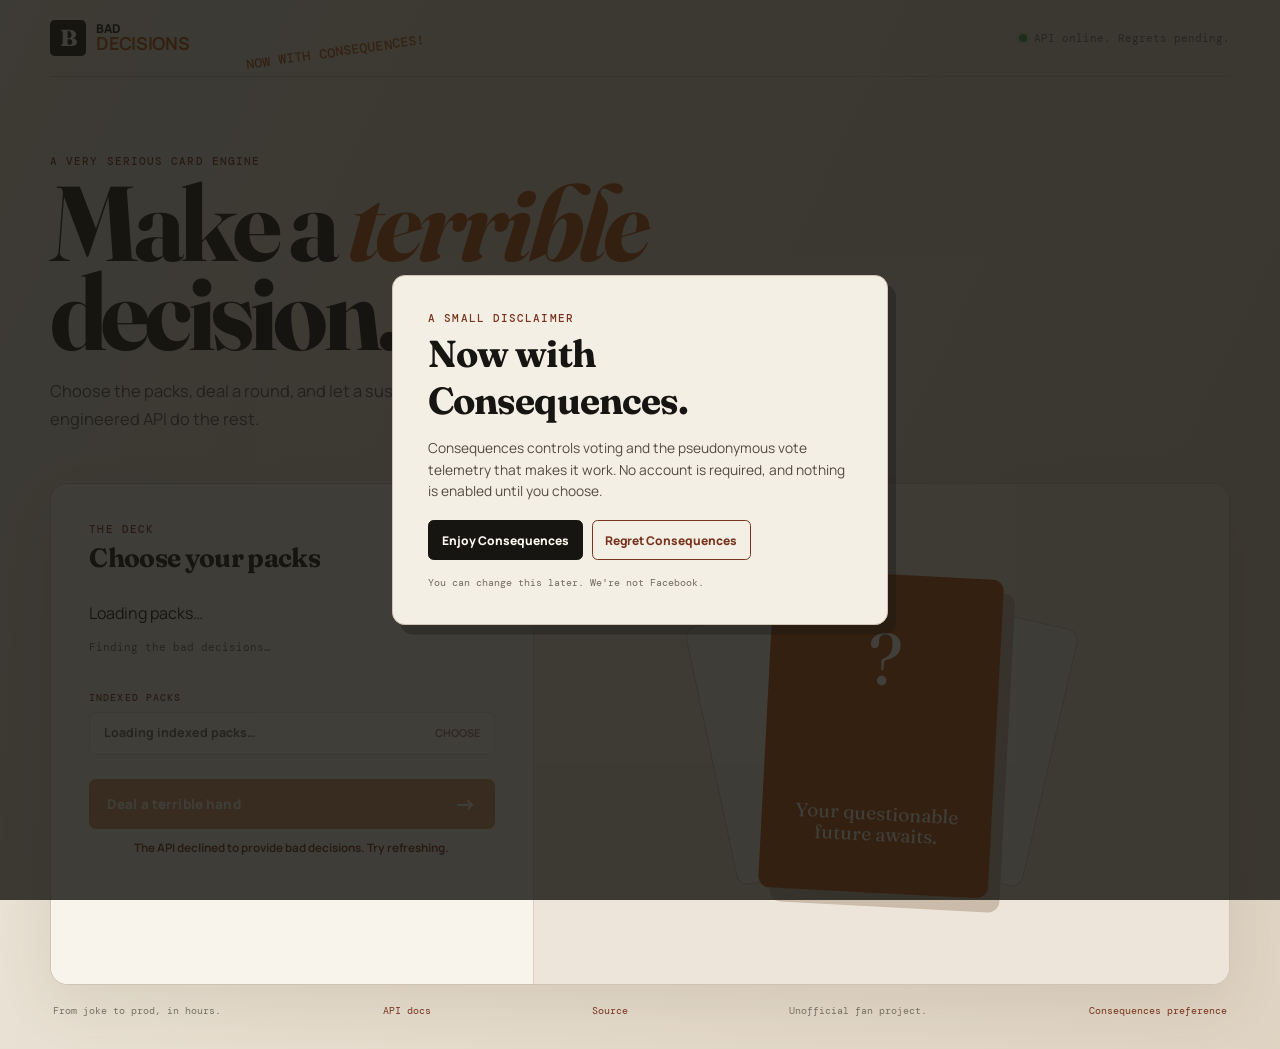
==== src/bad_decisions/web/index.html @ 67d834a2 "Publish assets before release immutability" ====
<!doctype html>
<html lang="en">
  <head>
    <meta charset="utf-8">
    <meta name="viewport" content="width=device-width, initial-scale=1">
    <meta name="description" content="Deal a hand with Bad Decisions.">
    <base href="__WEB_BASE__">
    <title>Bad Decisions — deal badly, professionally</title>
    <link rel="icon" href="favicon.svg?v=2.1.2" type="image/svg+xml">
    <link rel="stylesheet" href="style.css?v=2.1.2">
  </head>
  <body>
    <main class="shell">
      <header class="masthead">
        <a class="wordmark" href="./" aria-label="Bad Decisions home">
          <span class="wordmark-mark">B</span>
          <span>Bad<br><strong>Decisions</strong></span>
        </a>
        <span class="consequences-splash">Now with Consequences!</span>
        <p class="build-note"><span></span> API online. Regrets pending.</p>
      </header>

      <section class="intro" aria-labelledby="page-title">
        <p class="kicker">A very serious card engine</p>
        <h1 id="page-title">Make a <em>terrible</em><br>decision.</h1>
        <p>Choose the packs, deal a round, and let a suspiciously well-engineered API do the rest.</p>
      </section>

      <section class="table" aria-label="Card round table">
        <aside class="deck-panel" aria-labelledby="deck-heading">
          <div class="section-heading">
            <div>
              <p class="eyebrow">THE DECK</p>
              <h2 id="deck-heading">Choose your packs</h2>
            </div>
            <button id="all-packs" class="quiet-button" type="button">All in</button>
          </div>
          <div id="packs" class="packs" aria-live="polite">Loading packs…</div>
          <p id="pack-summary" class="pack-summary">Finding the bad decisions…</p>
          <div class="indexed-picker">
            <span>INDEXED PACKS</span>
            <button id="indexed-packs" type="button" disabled aria-haspopup="dialog" aria-controls="indexed-packs-modal">
              <span id="indexed-pack-selection">Loading indexed packs…</span>
              <b aria-hidden="true">Choose</b>
            </button>
          </div>
          <button id="deal" class="deal" type="button">
            <span>Deal a terrible hand</span>
            <b aria-hidden="true">→</b>
          </button>
          <p id="status" class="status" role="status"></p>
        </aside>

        <section id="round" class="round" hidden aria-live="polite" aria-labelledby="round-heading">
          <div class="round-heading">
            <p class="eyebrow">CURRENT ROUND</p>
            <p id="round-heading" class="round-state">Freshly regrettable</p>
          </div>
          <article class="prompt-card">
            <p class="card-type">THE PROMPT</p>
            <blockquote id="prompt"></blockquote>
            <span class="card-mark">C</span>
          </article>
          <div class="answer-area">
            <p class="answer-label">THE ANSWERS</p>
            <div id="answers" class="answers"></div>
          </div>
          <p id="result" class="result"></p>
          <section id="feedback" class="feedback" hidden aria-labelledby="feedback-question">
            <p id="feedback-question">Do you enjoy this bad decision, or regret it?</p>
            <div><button type="button" data-vote="true">Enjoy it</button><button type="button" data-vote="false">Regret it</button><button type="button" data-vote="clear">Withdraw</button></div>
            <button id="reset-identity" class="quiet-button" type="button">Reset analytics identity</button>
            <button id="omit-identity" class="quiet-button" type="button">Omit analytics identity</button>
            <p id="feedback-status" role="status"></p>
          </section>
        </section>

        <section id="empty-round" class="empty-round" aria-label="Round preview">
          <div class="fan fan-one"></div>
          <div class="fan fan-two"></div>
          <div class="empty-card">
            <span>?</span>
            <p>Your questionable<br>future awaits.</p>
          </div>
        </section>
      </section>

      <footer>
        <span>From joke to prod, in hours.</span>
        <a href="../docs">API docs</a>
        <a href="https://github.com/BytesAndCoffee/bad-decisions">Source</a>
        <span>Unofficial fan project.</span>
        <button id="change-consequences" class="footer-control" type="button">Consequences preference</button>
      </footer>
    </main>
    <div id="consequences-modal" class="modal-backdrop" hidden>
      <section class="consent-modal" role="dialog" aria-modal="true" aria-labelledby="consent-title">
        <p class="eyebrow">A SMALL DISCLAIMER</p>
        <h2 id="consent-title">Now with Consequences.</h2>
        <p>Consequences controls voting and the pseudonymous vote telemetry that makes it work. No account is required, and nothing is enabled until you choose.</p>
        <div class="consent-actions">
          <button id="enjoy-consequences" type="button">Enjoy Consequences</button>
          <button id="regret-consequences" type="button">Regret Consequences</button>
        </div>
        <p class="consent-note">You can change this later. We're not Facebook.</p>
      </section>
    </div>
    <div id="indexed-packs-modal" class="modal-backdrop" hidden>
      <section class="pack-modal" role="dialog" aria-modal="true" aria-labelledby="indexed-packs-title">
        <div class="pack-modal-heading">
          <div>
            <p class="eyebrow">EXPAND YOUR REGRETS</p>
            <h2 id="indexed-packs-title">Choose indexed packs</h2>
          </div>
          <button id="close-indexed-packs" class="modal-close" type="button" aria-label="Close indexed pack selection">×</button>
        </div>
        <p>Select as many imported expansions as this particular mistake requires.</p>
        <div class="pack-modal-tools">
          <button id="all-indexed-packs" class="quiet-button" type="button">Select all</button>
          <button id="clear-indexed-packs" class="quiet-button" type="button">Clear</button>
        </div>
        <div id="indexed-pack-options" class="indexed-pack-options"></div>
        <div class="pack-modal-actions">
          <button id="cancel-indexed-packs" type="button">Cancel</button>
          <button id="apply-indexed-packs" type="button">Use selected packs</button>
        </div>
      </section>
    </div>
    <script src="app.js?v=2.1.2" defer></script>
  </body>
</html>
---- src/bad_decisions/web/style.css ----
@import url("https://fonts.googleapis.com/css2?family=DM+Mono:wght@400;500&family=Fraunces:opsz,wght@9..144,600;9..144,700;9..144,800&family=Manrope:wght@400;500;600;700;800&display=swap");

:root { --ink: #171511; --paper: #f4efe4; --cream: #fffbf2; --orange: #b85618; --orange-dark: #78341f; --line: #d7cec0; --muted: #706b62; font-family: Manrope, ui-sans-serif, system-ui, sans-serif; color: var(--ink); background: #e8e0d3; }
* { box-sizing: border-box; }
body { min-width: 320px; margin: 0; background: linear-gradient(115deg, #eee7dc 0%, #e6ddce 44%, #dfd3c2 100%); }
button { font: inherit; }
.shell { width: min(1180px, calc(100% - 3rem)); margin: 0 auto; padding: 1.25rem 0 2rem; }
.masthead { position: relative; display: flex; align-items: center; justify-content: space-between; padding-bottom: 1.25rem; border-bottom: 1px solid #cfc4b4; }
.wordmark { display: inline-flex; align-items: center; gap: .65rem; color: var(--ink); font-size: .76rem; font-weight: 800; letter-spacing: -.015em; line-height: .9; text-decoration: none; text-transform: uppercase; }
.wordmark strong { color: var(--orange); font-size: 1.12rem; letter-spacing: -.02em; }
.wordmark-mark { display: grid; place-items: center; width: 2.25rem; aspect-ratio: 1; border-radius: .3rem; background: var(--ink); color: var(--paper); font-family: Fraunces, Georgia, serif; font-size: 1.45rem; text-transform: none; }
.build-note { display: flex; align-items: center; gap: .45rem; margin: 0; color: var(--muted); font-family: "DM Mono", monospace; font-size: .68rem; }
.build-note span { width: .48rem; height: .48rem; border-radius: 50%; background: #4c9b59; box-shadow: 0 0 0 .2rem #4c9b5926; }
.intro { padding: clamp(2.5rem, 6vw, 5rem) 0 clamp(2rem, 4vw, 3.5rem); }
.kicker, .eyebrow, .answer-label, .card-type { margin: 0; color: var(--orange-dark); font-family: "DM Mono", monospace; font-size: .68rem; font-weight: 500; letter-spacing: .1em; text-transform: uppercase; }
h1 { max-width: 760px; margin: .65rem 0 1.3rem; font-family: Fraunces, Georgia, serif; font-size: clamp(3.5rem, 8.3vw, 7.2rem); font-weight: 700; letter-spacing: -.045em; line-height: .84; }
h1 em { color: var(--orange); font-style: italic; }
.intro > p:last-child { max-width: 500px; margin: 0; color: #565149; font-size: 1.03rem; line-height: 1.65; }
.table { display: grid; grid-template-columns: minmax(290px, .82fr) minmax(0, 1.18fr); overflow: hidden; border: 1px solid #cfc4b4; border-radius: 1.1rem; box-shadow: 0 1.25rem 3.5rem #5f49321c; background: var(--paper); }
.deck-panel { display: flex; flex-direction: column; min-height: 500px; padding: clamp(1.5rem, 3vw, 2.4rem); border-right: 1px solid #d9d0c4; background: #f8f4ec; }
.indexed-picker { display: grid; gap: .45rem; margin-top: .8rem; color: var(--orange-dark); font-family: "DM Mono", monospace; font-size: .64rem; font-weight: 500; letter-spacing: .1em; } .indexed-picker > button { display: flex; align-items: center; justify-content: space-between; gap: 1rem; width: 100%; border: 1px solid var(--line); border-radius: .45rem; padding: .8rem .85rem; color: var(--ink); background: var(--cream); cursor: pointer; font: 700 .78rem/1.25 Manrope, ui-sans-serif, system-ui, sans-serif; letter-spacing: 0; text-align: left; } .indexed-picker > button:hover:not(:disabled) { border-color: var(--ink); } .indexed-picker > button b { color: var(--orange-dark); font-size: .68rem; text-transform: uppercase; } .indexed-picker > button:disabled { cursor: wait; opacity: .65; }
.section-heading { display: flex; align-items: flex-start; justify-content: space-between; gap: 1rem; }
h2 { margin: .3rem 0 0; font-family: Fraunces, Georgia, serif; font-size: 1.65rem; letter-spacing: -.025em; }
.quiet-button { border: 0; border-bottom: 1px solid currentColor; padding: .1rem 0; color: var(--orange-dark); background: transparent; cursor: pointer; font-size: .75rem; font-weight: 800; }
.quiet-button:hover { color: var(--ink); }
.packs { display: grid; gap: .55rem; margin-top: 1.75rem; }
.pack { display: flex; align-items: center; gap: .8rem; padding: .8rem .85rem; border: 1px solid var(--line); border-radius: .45rem; background: var(--cream); cursor: pointer; transition: border .15s ease, box-shadow .15s ease, transform .15s ease; }
.pack:hover { border-color: #a89e8f; transform: translateY(-1px); }
.pack:has(input:checked) { border-color: var(--ink); box-shadow: inset .2rem 0 var(--orange); }
.pack input { position: absolute; opacity: 0; }
.pack span { font-size: .78rem; font-weight: 700; line-height: 1.25; }
.pack span::before { content: ""; display: inline-block; width: .8rem; height: .8rem; margin-right: .6rem; border: 1px solid #a59b8d; border-radius: 50%; vertical-align: -.1rem; background: var(--cream); }
.pack:has(input:checked) span::before { border: .27rem solid var(--orange); }
.pack-summary { min-height: 1.4rem; margin: 1rem 0; color: var(--muted); font-family: "DM Mono", monospace; font-size: .68rem; }
.deal { display: flex; align-items: center; justify-content: space-between; width: 100%; margin-top: 1.5rem; border: 0; border-radius: .45rem; padding: 1rem 1.1rem; background: var(--orange); color: #fff9ed; cursor: pointer; font-size: .84rem; font-weight: 800; letter-spacing: .01em; transition: background .15s ease, transform .15s ease; }
.deal b { font-size: 1.4rem; line-height: .6; }.deal:hover { background: var(--orange-dark); transform: translateY(-2px); }.deal:disabled { cursor: wait; opacity: .6; transform: none; }
.status { min-height: 1.2rem; margin: .7rem 0 0; color: var(--orange-dark); font-size: .73rem; font-weight: 700; text-align: center; }
.round, .empty-round { min-height: 500px; padding: clamp(1.5rem, 3vw, 2.4rem); background: #ede5d9; }
.round-heading { display: flex; justify-content: space-between; align-items: baseline; }.round-state { margin: 0; color: var(--muted); font-family: "DM Mono", monospace; font-size: .64rem; }
.prompt-card { position: relative; min-height: 210px; margin: 1.25rem 0 1.35rem; overflow: hidden; border-radius: .7rem; padding: 1.35rem; background: var(--orange); color: var(--cream); box-shadow: .45rem .55rem 0 #c9bbab; }
.prompt-card .card-type { color: #f2d8cb; }.prompt-card blockquote { max-width: 27rem; margin: 1.35rem 0 0; font-family: Fraunces, Georgia, serif; font-size: clamp(1.55rem, 3vw, 2.6rem); font-weight: 600; letter-spacing: -.035em; line-height: 1.02; }.card-mark { position: absolute; right: 1.1rem; bottom: .7rem; color: #ffffff35; font-family: Fraunces, Georgia, serif; font-size: 3.4rem; font-weight: 800; }
.answer-area { padding-top: .1rem; }.answers { display: grid; grid-template-columns: repeat(auto-fit, minmax(130px, 1fr)); gap: .55rem; margin-top: .7rem; }.answers p { display: flex; align-items: center; min-height: 5rem; margin: 0; border: 1px solid #d2c6b7; border-radius: .4rem; padding: .75rem; background: var(--cream); box-shadow: .17rem .2rem 0 #d0c3b3; font-size: .76rem; font-weight: 700; line-height: 1.35; }
.result { margin: 1.4rem 0 0; color: #514b43; font-family: Fraunces, Georgia, serif; font-size: 1.1rem; font-style: italic; line-height: 1.4; }
.empty-round { position: relative; display: grid; place-items: center; overflow: hidden; }.empty-card { position: relative; z-index: 2; display: grid; place-items: center; width: min(230px, 72%); aspect-ratio: .72; border-radius: .7rem; background: var(--orange); color: var(--cream); box-shadow: .75rem .85rem 0 #cabbaa; text-align: center; transform: rotate(3deg); }.empty-card span { color: var(--cream); font-family: Fraunces, Georgia, serif; font-size: 4.5rem; line-height: 1; }.empty-card p { margin: .7rem 0 0; font-family: Fraunces, Georgia, serif; font-size: 1.2rem; line-height: 1.1; }.fan { position: absolute; width: 190px; aspect-ratio: .72; border: 1px solid #cbbfae; border-radius: .7rem; background: #f7f2e9; }.fan-one { transform: translate(-4.8rem, .25rem) rotate(-12deg); }.fan-two { transform: translate(4.8rem, .3rem) rotate(13deg); }
.empty-round[hidden] { display: none; }
footer { display: flex; flex-wrap: wrap; gap: .4rem 1.2rem; justify-content: space-between; padding: 1.2rem .2rem 0; color: #777066; font-family: "DM Mono", monospace; font-size: .63rem; } footer a { color: var(--orange-dark); text-decoration: none; } footer a:hover { text-decoration: underline; }
@media (max-width: 760px) { .shell { width: min(100% - 1.5rem, 720px); }.table { grid-template-columns: 1fr; }.deck-panel { min-height: 0; border-right: 0; border-bottom: 1px solid #d9d0c4; }.deal { margin-top: 1.2rem; }.round, .empty-round { min-height: 420px; }.intro { padding-top: 2.75rem; }.build-note { display: none; } }
@media (max-width: 440px) { .shell { width: min(100% - 1rem, 720px); } h1 { font-size: 3.25rem; }.deck-panel, .round, .empty-round { padding: 1.25rem; }.answers { grid-template-columns: 1fr; }.masthead { padding-bottom: 1rem; } footer { justify-content: flex-start; } }
.feedback { margin-top: 1.2rem; padding-top: 1rem; border-top: 1px solid var(--line); } .feedback > p:first-child { margin: 0 0 .6rem; font-weight: 800; font-size: .78rem; } .feedback div { display: flex; flex-wrap: wrap; gap: .45rem; } .feedback button { border: 1px solid var(--ink); border-radius: .35rem; padding: .5rem .65rem; background: var(--cream); color: var(--ink); cursor: pointer; font-size: .72rem; font-weight: 800; } .feedback button[data-vote="false"] { border-color: var(--orange-dark); color: var(--orange-dark); } .feedback button[aria-pressed="true"] { background: var(--ink); color: var(--cream); } #reset-identity { margin-top: .75rem; } #feedback-status { min-height: 1.1rem; margin: .45rem 0 0; color: var(--muted); font-size: .68rem; }
.consequences-splash { position: absolute; top: 2.25rem; margin-left: 12.25rem; color: var(--orange); font-family: "DM Mono", monospace; font-size: clamp(.6rem, 1.3vw, .82rem); font-weight: 500; letter-spacing: .015em; text-transform: uppercase; transform: rotate(-8deg); transform-origin: left center; white-space: nowrap; } @media (max-width: 760px) { .consequences-splash { top: 2.1rem; margin-left: 10.8rem; font-size: .57rem; } } @media (max-width: 440px) { .consequences-splash { display: none; } }

.modal-backdrop { position: fixed; inset: 0; z-index: 10; display: grid; place-items: center; padding: 1rem; background: #171511d1; } .modal-backdrop[hidden] { display: none; } .consent-modal { width: min(31rem, 100%); border: 1px solid #cfc4b4; border-radius: .8rem; padding: clamp(1.4rem, 4vw, 2.2rem); background: var(--paper); box-shadow: .5rem .6rem 0 #17151155; } .consent-modal h2 { margin: .35rem 0 .8rem; font-size: clamp(1.7rem, 5vw, 2.35rem); } .consent-modal > p:not(.eyebrow):not(.consent-note) { margin: 0; color: #514b43; font-size: .86rem; line-height: 1.55; } .consent-actions { display: flex; flex-wrap: wrap; gap: .55rem; margin-top: 1.2rem; } .consent-actions button { border: 1px solid var(--ink); border-radius: .35rem; padding: .65rem .8rem; background: var(--ink); color: var(--cream); cursor: pointer; font-size: .75rem; font-weight: 800; } .consent-actions button:last-child { border-color: var(--orange-dark); background: transparent; color: var(--orange-dark); } .consent-note { margin: 1rem 0 0; color: var(--muted); font-family: "DM Mono", monospace; font-size: .64rem; }
 .footer-control { border: 0; padding: 0; color: var(--orange-dark); background: transparent; cursor: pointer; font: inherit; } .footer-control:hover { text-decoration: underline; }
.pack-modal { display: flex; flex-direction: column; width: min(45rem, 100%); max-height: min(44rem, calc(100vh - 2rem)); border: 1px solid #cfc4b4; border-radius: .8rem; padding: clamp(1.25rem, 4vw, 2rem); background: var(--paper); box-shadow: .5rem .6rem 0 #17151155; }
.pack-modal-heading { display: flex; align-items: flex-start; justify-content: space-between; gap: 1rem; }
.pack-modal-heading h2 { margin-top: .35rem; font-size: clamp(1.7rem, 5vw, 2.35rem); }
.pack-modal > p { margin: .65rem 0 0; color: #514b43; font-size: .82rem; line-height: 1.5; }
.modal-close { border: 0; padding: 0 .25rem; color: var(--muted); background: transparent; cursor: pointer; font: 400 1.8rem/1 Manrope, sans-serif; }
.modal-close:hover { color: var(--ink); }
.pack-modal-tools { display: flex; gap: 1rem; margin: 1rem 0 .65rem; }
.indexed-pack-options { display: grid; gap: .45rem; min-height: 5rem; overflow-y: auto; overscroll-behavior: contain; padding: .1rem .3rem .1rem .1rem; contain: layout paint; -webkit-overflow-scrolling: touch; }
.indexed-pack-option { display: grid; grid-template-columns: auto 1fr; align-items: center; gap: .75rem; border: 1px solid var(--line); border-radius: .45rem; padding: .72rem .8rem; background: var(--cream); cursor: pointer; }
.indexed-pack-option:hover { border-color: #a89e8f; }
.indexed-pack-option:has(input:checked) { border-color: var(--ink); box-shadow: inset .2rem 0 var(--orange); }
.indexed-pack-option input { width: 1rem; height: 1rem; accent-color: var(--orange); }
.indexed-pack-option span { display: grid; gap: .15rem; }
.indexed-pack-option strong { font-size: .76rem; line-height: 1.25; }
.indexed-pack-option small { color: var(--muted); font-family: "DM Mono", monospace; font-size: .61rem; }
.pack-modal-actions { display: flex; justify-content: flex-end; gap: .55rem; margin-top: 1rem; }
.pack-modal-actions button { border: 1px solid var(--ink); border-radius: .35rem; padding: .65rem .8rem; background: transparent; color: var(--ink); cursor: pointer; font-size: .75rem; font-weight: 800; }
.pack-modal-actions button:last-child { background: var(--ink); color: var(--cream); }
@media (max-width: 440px) { .pack-modal { padding: 1.1rem; } .pack-modal-actions { flex-direction: column-reverse; } .pack-modal-actions button { width: 100%; } }
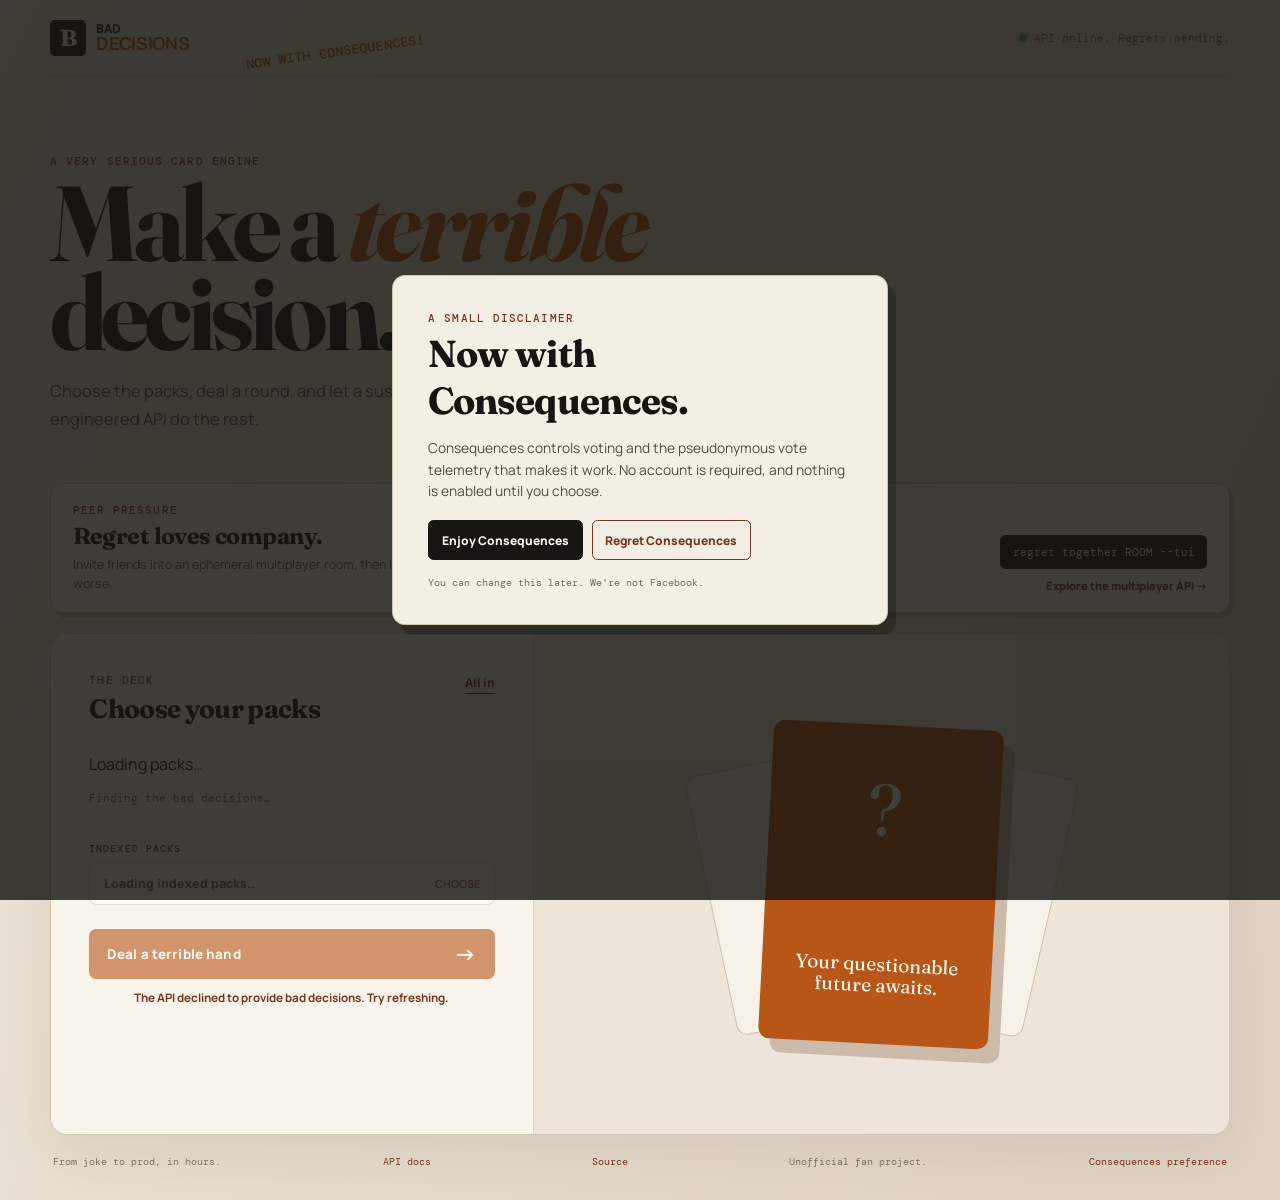
==== commit 20637d1b: "Add Peer Pressure web teaser" ====
--- a/src/bad_decisions/web/index.html
+++ b/src/bad_decisions/web/index.html
@@ -6,8 +6,8 @@
     <meta name="description" content="Deal a hand with Bad Decisions.">
     <base href="__WEB_BASE__">
     <title>Bad Decisions — deal badly, professionally</title>
-    <link rel="icon" href="favicon.svg?v=2.1.2" type="image/svg+xml">
-    <link rel="stylesheet" href="style.css?v=2.1.2">
+    <link rel="icon" href="favicon.svg?v=2.1.4" type="image/svg+xml">
+    <link rel="stylesheet" href="style.css?v=2.1.4">
   </head>
   <body>
     <main class="shell">
@@ -25,6 +25,18 @@
         <h1 id="page-title">Make a <em>terrible</em><br>decision.</h1>
         <p>Choose the packs, deal a round, and let a suspiciously well-engineered API do the rest.</p>
       </section>
+
+      <aside class="peer-pressure-teaser" aria-labelledby="peer-pressure-title">
+        <div>
+          <p class="eyebrow">PEER PRESSURE</p>
+          <h2 id="peer-pressure-title">Regret loves company.</h2>
+          <p>Invite friends into an ephemeral multiplayer room, then let a rotating Responsible Adult make everything worse.</p>
+        </div>
+        <div class="peer-pressure-action">
+          <code>regret together ROOM --tui</code>
+          <a href="../docs">Explore the multiplayer API <span aria-hidden="true">→</span></a>
+        </div>
+      </aside>
 
       <section class="table" aria-label="Card round table">
         <aside class="deck-panel" aria-labelledby="deck-heading">
@@ -126,6 +138,6 @@
         </div>
       </section>
     </div>
-    <script src="app.js?v=2.1.2" defer></script>
+    <script src="app.js?v=2.1.4" defer></script>
   </body>
 </html>
--- a/src/bad_decisions/web/style.css
+++ b/src/bad_decisions/web/style.css
@@ -16,6 +16,13 @@
 h1 { max-width: 760px; margin: .65rem 0 1.3rem; font-family: Fraunces, Georgia, serif; font-size: clamp(3.5rem, 8.3vw, 7.2rem); font-weight: 700; letter-spacing: -.045em; line-height: .84; }
 h1 em { color: var(--orange); font-style: italic; }
 .intro > p:last-child { max-width: 500px; margin: 0; color: #565149; font-size: 1.03rem; line-height: 1.65; }
+.peer-pressure-teaser { display: grid; grid-template-columns: minmax(0, 1fr) auto; align-items: end; gap: 2rem; margin: 0 0 1.25rem; border: 1px solid #cfc4b4; border-radius: .75rem; padding: 1.2rem 1.35rem; background: #f8f4ec; box-shadow: .25rem .3rem 0 #cdbfae; }
+.peer-pressure-teaser h2 { margin: .25rem 0 .35rem; font-size: 1.45rem; }
+.peer-pressure-teaser p:last-child { max-width: 39rem; margin: 0; color: #565149; font-size: .78rem; line-height: 1.5; }
+.peer-pressure-action { display: grid; justify-items: end; gap: .55rem; }
+.peer-pressure-action code { border-radius: .35rem; padding: .65rem .8rem; background: var(--ink); color: var(--cream); font-family: "DM Mono", monospace; font-size: .7rem; white-space: nowrap; }
+.peer-pressure-action a { color: var(--orange-dark); font-size: .7rem; font-weight: 800; text-decoration: none; }
+.peer-pressure-action a:hover { text-decoration: underline; }
 .table { display: grid; grid-template-columns: minmax(290px, .82fr) minmax(0, 1.18fr); overflow: hidden; border: 1px solid #cfc4b4; border-radius: 1.1rem; box-shadow: 0 1.25rem 3.5rem #5f49321c; background: var(--paper); }
 .deck-panel { display: flex; flex-direction: column; min-height: 500px; padding: clamp(1.5rem, 3vw, 2.4rem); border-right: 1px solid #d9d0c4; background: #f8f4ec; }
 .indexed-picker { display: grid; gap: .45rem; margin-top: .8rem; color: var(--orange-dark); font-family: "DM Mono", monospace; font-size: .64rem; font-weight: 500; letter-spacing: .1em; } .indexed-picker > button { display: flex; align-items: center; justify-content: space-between; gap: 1rem; width: 100%; border: 1px solid var(--line); border-radius: .45rem; padding: .8rem .85rem; color: var(--ink); background: var(--cream); cursor: pointer; font: 700 .78rem/1.25 Manrope, ui-sans-serif, system-ui, sans-serif; letter-spacing: 0; text-align: left; } .indexed-picker > button:hover:not(:disabled) { border-color: var(--ink); } .indexed-picker > button b { color: var(--orange-dark); font-size: .68rem; text-transform: uppercase; } .indexed-picker > button:disabled { cursor: wait; opacity: .65; }
@@ -44,8 +51,8 @@
 .empty-round { position: relative; display: grid; place-items: center; overflow: hidden; }.empty-card { position: relative; z-index: 2; display: grid; place-items: center; width: min(230px, 72%); aspect-ratio: .72; border-radius: .7rem; background: var(--orange); color: var(--cream); box-shadow: .75rem .85rem 0 #cabbaa; text-align: center; transform: rotate(3deg); }.empty-card span { color: var(--cream); font-family: Fraunces, Georgia, serif; font-size: 4.5rem; line-height: 1; }.empty-card p { margin: .7rem 0 0; font-family: Fraunces, Georgia, serif; font-size: 1.2rem; line-height: 1.1; }.fan { position: absolute; width: 190px; aspect-ratio: .72; border: 1px solid #cbbfae; border-radius: .7rem; background: #f7f2e9; }.fan-one { transform: translate(-4.8rem, .25rem) rotate(-12deg); }.fan-two { transform: translate(4.8rem, .3rem) rotate(13deg); }
 .empty-round[hidden] { display: none; }
 footer { display: flex; flex-wrap: wrap; gap: .4rem 1.2rem; justify-content: space-between; padding: 1.2rem .2rem 0; color: #777066; font-family: "DM Mono", monospace; font-size: .63rem; } footer a { color: var(--orange-dark); text-decoration: none; } footer a:hover { text-decoration: underline; }
-@media (max-width: 760px) { .shell { width: min(100% - 1.5rem, 720px); }.table { grid-template-columns: 1fr; }.deck-panel { min-height: 0; border-right: 0; border-bottom: 1px solid #d9d0c4; }.deal { margin-top: 1.2rem; }.round, .empty-round { min-height: 420px; }.intro { padding-top: 2.75rem; }.build-note { display: none; } }
-@media (max-width: 440px) { .shell { width: min(100% - 1rem, 720px); } h1 { font-size: 3.25rem; }.deck-panel, .round, .empty-round { padding: 1.25rem; }.answers { grid-template-columns: 1fr; }.masthead { padding-bottom: 1rem; } footer { justify-content: flex-start; } }
+@media (max-width: 760px) { .shell { width: min(100% - 1.5rem, 720px); }.peer-pressure-teaser { grid-template-columns: 1fr; gap: 1rem; }.peer-pressure-action { justify-items: start; }.table { grid-template-columns: 1fr; }.deck-panel { min-height: 0; border-right: 0; border-bottom: 1px solid #d9d0c4; }.deal { margin-top: 1.2rem; }.round, .empty-round { min-height: 420px; }.intro { padding-top: 2.75rem; }.build-note { display: none; } }
+@media (max-width: 440px) { .shell { width: min(100% - 1rem, 720px); } h1 { font-size: 3.25rem; }.peer-pressure-teaser { padding: 1rem; }.peer-pressure-action code { width: 100%; overflow-x: auto; }.deck-panel, .round, .empty-round { padding: 1.25rem; }.answers { grid-template-columns: 1fr; }.masthead { padding-bottom: 1rem; } footer { justify-content: flex-start; } }
 .feedback { margin-top: 1.2rem; padding-top: 1rem; border-top: 1px solid var(--line); } .feedback > p:first-child { margin: 0 0 .6rem; font-weight: 800; font-size: .78rem; } .feedback div { display: flex; flex-wrap: wrap; gap: .45rem; } .feedback button { border: 1px solid var(--ink); border-radius: .35rem; padding: .5rem .65rem; background: var(--cream); color: var(--ink); cursor: pointer; font-size: .72rem; font-weight: 800; } .feedback button[data-vote="false"] { border-color: var(--orange-dark); color: var(--orange-dark); } .feedback button[aria-pressed="true"] { background: var(--ink); color: var(--cream); } #reset-identity { margin-top: .75rem; } #feedback-status { min-height: 1.1rem; margin: .45rem 0 0; color: var(--muted); font-size: .68rem; }
 .consequences-splash { position: absolute; top: 2.25rem; margin-left: 12.25rem; color: var(--orange); font-family: "DM Mono", monospace; font-size: clamp(.6rem, 1.3vw, .82rem); font-weight: 500; letter-spacing: .015em; text-transform: uppercase; transform: rotate(-8deg); transform-origin: left center; white-space: nowrap; } @media (max-width: 760px) { .consequences-splash { top: 2.1rem; margin-left: 10.8rem; font-size: .57rem; } } @media (max-width: 440px) { .consequences-splash { display: none; } }
 
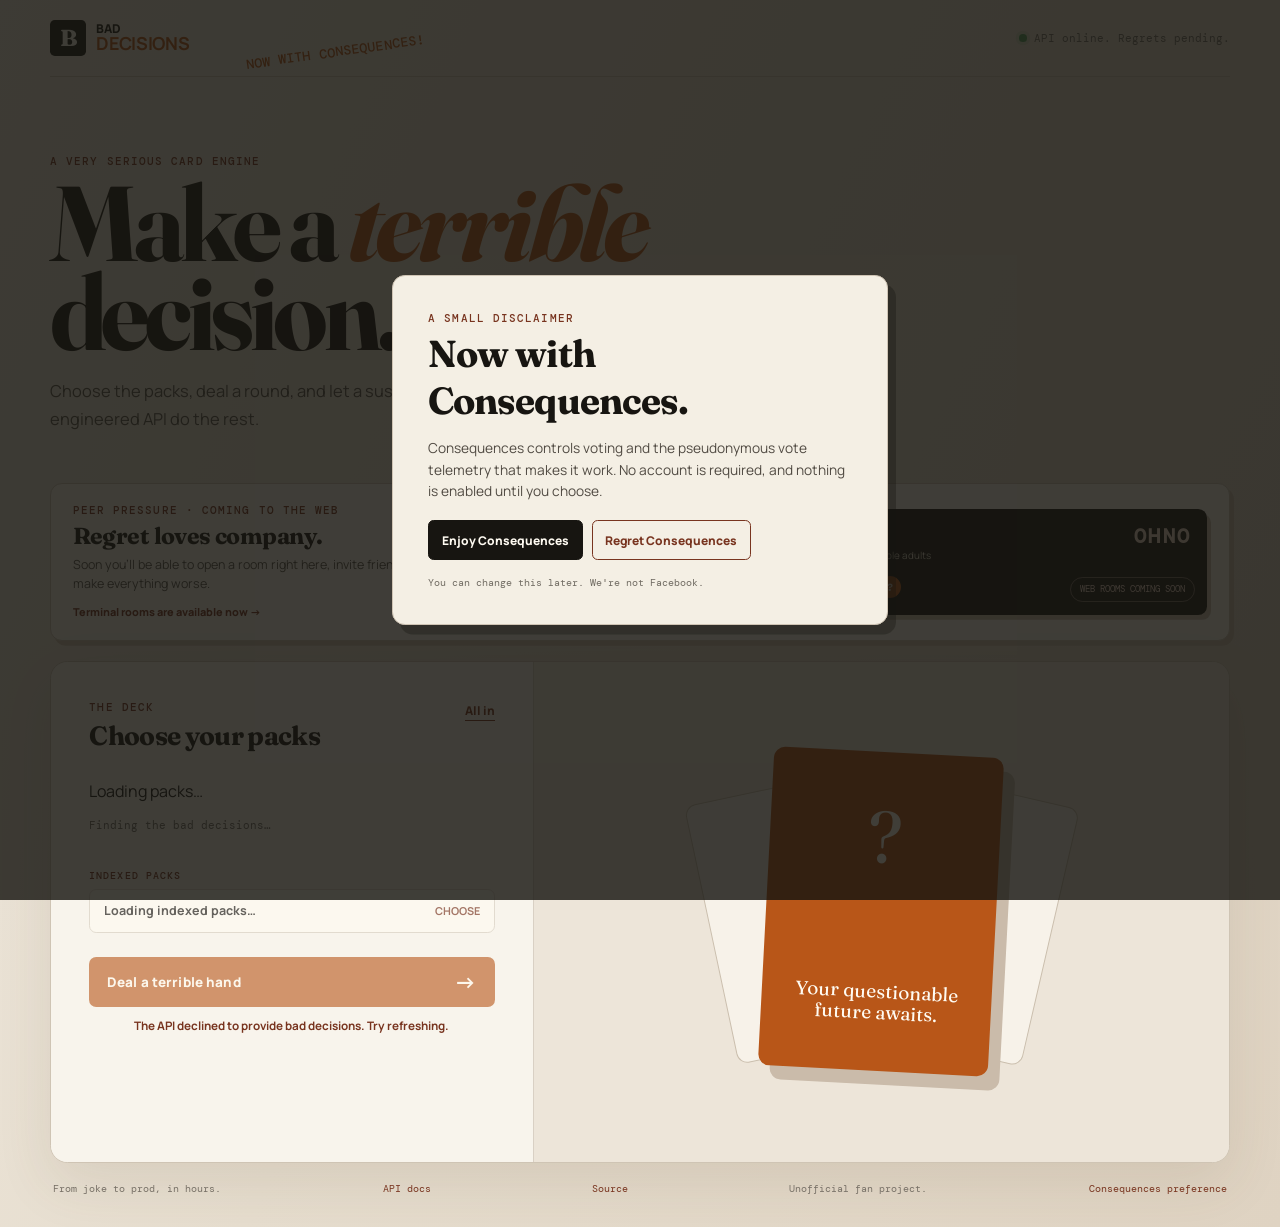
==== commit e476d5ca: "Preview Peer Pressure on the web" ====
--- a/src/bad_decisions/web/index.html
+++ b/src/bad_decisions/web/index.html
@@ -6,8 +6,8 @@
     <meta name="description" content="Deal a hand with Bad Decisions.">
     <base href="__WEB_BASE__">
     <title>Bad Decisions — deal badly, professionally</title>
-    <link rel="icon" href="favicon.svg?v=2.1.4" type="image/svg+xml">
-    <link rel="stylesheet" href="style.css?v=2.1.4">
+    <link rel="icon" href="favicon.svg?v=2.1.5" type="image/svg+xml">
+    <link rel="stylesheet" href="style.css?v=2.1.5">
   </head>
   <body>
     <main class="shell">
@@ -27,14 +27,22 @@
       </section>
 
       <aside class="peer-pressure-teaser" aria-labelledby="peer-pressure-title">
-        <div>
-          <p class="eyebrow">PEER PRESSURE</p>
+        <div class="peer-pressure-copy">
+          <p class="eyebrow">PEER PRESSURE · COMING TO THE WEB</p>
           <h2 id="peer-pressure-title">Regret loves company.</h2>
-          <p>Invite friends into an ephemeral multiplayer room, then let a rotating Responsible Adult make everything worse.</p>
+          <p>Soon you’ll be able to open a room right here, invite friends with a code, and let a rotating Responsible Adult make everything worse.</p>
+          <a href="../docs">Terminal rooms are available now <span aria-hidden="true">→</span></a>
         </div>
-        <div class="peer-pressure-action">
-          <code>regret together ROOM --tui</code>
-          <a href="../docs">Explore the multiplayer API <span aria-hidden="true">→</span></a>
+        <div class="peer-pressure-preview" aria-label="Preview of a future browser multiplayer room">
+          <div class="peer-pressure-room">
+            <span>ROOM</span>
+            <strong>OHNO</strong>
+            <small>3 questionable adults</small>
+          </div>
+          <div class="peer-pressure-players" aria-hidden="true">
+            <span>M</span><span>P</span><span>?</span>
+          </div>
+          <span class="peer-pressure-badge">Web rooms coming soon</span>
         </div>
       </aside>
 
@@ -138,6 +146,6 @@
         </div>
       </section>
     </div>
-    <script src="app.js?v=2.1.4" defer></script>
+    <script src="app.js?v=2.1.5" defer></script>
   </body>
 </html>
--- a/src/bad_decisions/web/style.css
+++ b/src/bad_decisions/web/style.css
@@ -16,13 +16,19 @@
 h1 { max-width: 760px; margin: .65rem 0 1.3rem; font-family: Fraunces, Georgia, serif; font-size: clamp(3.5rem, 8.3vw, 7.2rem); font-weight: 700; letter-spacing: -.045em; line-height: .84; }
 h1 em { color: var(--orange); font-style: italic; }
 .intro > p:last-child { max-width: 500px; margin: 0; color: #565149; font-size: 1.03rem; line-height: 1.65; }
-.peer-pressure-teaser { display: grid; grid-template-columns: minmax(0, 1fr) auto; align-items: end; gap: 2rem; margin: 0 0 1.25rem; border: 1px solid #cfc4b4; border-radius: .75rem; padding: 1.2rem 1.35rem; background: #f8f4ec; box-shadow: .25rem .3rem 0 #cdbfae; }
+.peer-pressure-teaser { display: grid; grid-template-columns: minmax(0, 1fr) minmax(15rem, .55fr); align-items: center; gap: 2rem; margin: 0 0 1.25rem; overflow: hidden; border: 1px solid #cfc4b4; border-radius: .75rem; padding: 1.2rem 1.35rem; background: #f8f4ec; box-shadow: .25rem .3rem 0 #cdbfae; }
 .peer-pressure-teaser h2 { margin: .25rem 0 .35rem; font-size: 1.45rem; }
-.peer-pressure-teaser p:last-child { max-width: 39rem; margin: 0; color: #565149; font-size: .78rem; line-height: 1.5; }
-.peer-pressure-action { display: grid; justify-items: end; gap: .55rem; }
-.peer-pressure-action code { border-radius: .35rem; padding: .65rem .8rem; background: var(--ink); color: var(--cream); font-family: "DM Mono", monospace; font-size: .7rem; white-space: nowrap; }
-.peer-pressure-action a { color: var(--orange-dark); font-size: .7rem; font-weight: 800; text-decoration: none; }
-.peer-pressure-action a:hover { text-decoration: underline; }
+.peer-pressure-copy > p:last-of-type { max-width: 39rem; margin: 0; color: #565149; font-size: .78rem; line-height: 1.5; }
+.peer-pressure-copy > a { display: inline-block; margin-top: .65rem; color: var(--orange-dark); font-size: .68rem; font-weight: 800; text-decoration: none; }
+.peer-pressure-copy > a:hover { text-decoration: underline; }
+.peer-pressure-preview { position: relative; min-height: 6.2rem; border-radius: .55rem; padding: .9rem 1rem; background: var(--ink); color: var(--cream); box-shadow: .25rem .3rem 0 #cdbfae; }
+.peer-pressure-room { display: grid; grid-template-columns: 1fr auto; align-items: baseline; gap: .1rem 1rem; }
+.peer-pressure-room span { color: #d6cec0; font-family: "DM Mono", monospace; font-size: .58rem; letter-spacing: .12em; }
+.peer-pressure-room strong { grid-row: 1 / 3; grid-column: 2; color: #f2d8cb; font-family: "DM Mono", monospace; font-size: 1.25rem; letter-spacing: .12em; }
+.peer-pressure-room small { color: #d6cec0; font-size: .62rem; }
+.peer-pressure-players { display: flex; margin-top: .75rem; }
+.peer-pressure-players span { display: grid; place-items: center; width: 1.65rem; aspect-ratio: 1; margin-right: -.25rem; border: 2px solid var(--ink); border-radius: 50%; background: var(--orange); color: var(--cream); font-family: "DM Mono", monospace; font-size: .62rem; font-weight: 800; }
+.peer-pressure-badge { position: absolute; right: .8rem; bottom: .8rem; border: 1px solid #f2d8cb66; border-radius: 99rem; padding: .35rem .55rem; color: #f2d8cb; font-family: "DM Mono", monospace; font-size: .55rem; text-transform: uppercase; }
 .table { display: grid; grid-template-columns: minmax(290px, .82fr) minmax(0, 1.18fr); overflow: hidden; border: 1px solid #cfc4b4; border-radius: 1.1rem; box-shadow: 0 1.25rem 3.5rem #5f49321c; background: var(--paper); }
 .deck-panel { display: flex; flex-direction: column; min-height: 500px; padding: clamp(1.5rem, 3vw, 2.4rem); border-right: 1px solid #d9d0c4; background: #f8f4ec; }
 .indexed-picker { display: grid; gap: .45rem; margin-top: .8rem; color: var(--orange-dark); font-family: "DM Mono", monospace; font-size: .64rem; font-weight: 500; letter-spacing: .1em; } .indexed-picker > button { display: flex; align-items: center; justify-content: space-between; gap: 1rem; width: 100%; border: 1px solid var(--line); border-radius: .45rem; padding: .8rem .85rem; color: var(--ink); background: var(--cream); cursor: pointer; font: 700 .78rem/1.25 Manrope, ui-sans-serif, system-ui, sans-serif; letter-spacing: 0; text-align: left; } .indexed-picker > button:hover:not(:disabled) { border-color: var(--ink); } .indexed-picker > button b { color: var(--orange-dark); font-size: .68rem; text-transform: uppercase; } .indexed-picker > button:disabled { cursor: wait; opacity: .65; }
@@ -51,8 +57,8 @@
 .empty-round { position: relative; display: grid; place-items: center; overflow: hidden; }.empty-card { position: relative; z-index: 2; display: grid; place-items: center; width: min(230px, 72%); aspect-ratio: .72; border-radius: .7rem; background: var(--orange); color: var(--cream); box-shadow: .75rem .85rem 0 #cabbaa; text-align: center; transform: rotate(3deg); }.empty-card span { color: var(--cream); font-family: Fraunces, Georgia, serif; font-size: 4.5rem; line-height: 1; }.empty-card p { margin: .7rem 0 0; font-family: Fraunces, Georgia, serif; font-size: 1.2rem; line-height: 1.1; }.fan { position: absolute; width: 190px; aspect-ratio: .72; border: 1px solid #cbbfae; border-radius: .7rem; background: #f7f2e9; }.fan-one { transform: translate(-4.8rem, .25rem) rotate(-12deg); }.fan-two { transform: translate(4.8rem, .3rem) rotate(13deg); }
 .empty-round[hidden] { display: none; }
 footer { display: flex; flex-wrap: wrap; gap: .4rem 1.2rem; justify-content: space-between; padding: 1.2rem .2rem 0; color: #777066; font-family: "DM Mono", monospace; font-size: .63rem; } footer a { color: var(--orange-dark); text-decoration: none; } footer a:hover { text-decoration: underline; }
-@media (max-width: 760px) { .shell { width: min(100% - 1.5rem, 720px); }.peer-pressure-teaser { grid-template-columns: 1fr; gap: 1rem; }.peer-pressure-action { justify-items: start; }.table { grid-template-columns: 1fr; }.deck-panel { min-height: 0; border-right: 0; border-bottom: 1px solid #d9d0c4; }.deal { margin-top: 1.2rem; }.round, .empty-round { min-height: 420px; }.intro { padding-top: 2.75rem; }.build-note { display: none; } }
-@media (max-width: 440px) { .shell { width: min(100% - 1rem, 720px); } h1 { font-size: 3.25rem; }.peer-pressure-teaser { padding: 1rem; }.peer-pressure-action code { width: 100%; overflow-x: auto; }.deck-panel, .round, .empty-round { padding: 1.25rem; }.answers { grid-template-columns: 1fr; }.masthead { padding-bottom: 1rem; } footer { justify-content: flex-start; } }
+@media (max-width: 760px) { .shell { width: min(100% - 1.5rem, 720px); }.peer-pressure-teaser { grid-template-columns: 1fr; gap: 1rem; }.table { grid-template-columns: 1fr; }.deck-panel { min-height: 0; border-right: 0; border-bottom: 1px solid #d9d0c4; }.deal { margin-top: 1.2rem; }.round, .empty-round { min-height: 420px; }.intro { padding-top: 2.75rem; }.build-note { display: none; } }
+@media (max-width: 440px) { .shell { width: min(100% - 1rem, 720px); } h1 { font-size: 3.25rem; }.peer-pressure-teaser { padding: 1rem; }.peer-pressure-badge { position: static; display: inline-block; margin-top: .65rem; }.deck-panel, .round, .empty-round { padding: 1.25rem; }.answers { grid-template-columns: 1fr; }.masthead { padding-bottom: 1rem; } footer { justify-content: flex-start; } }
 .feedback { margin-top: 1.2rem; padding-top: 1rem; border-top: 1px solid var(--line); } .feedback > p:first-child { margin: 0 0 .6rem; font-weight: 800; font-size: .78rem; } .feedback div { display: flex; flex-wrap: wrap; gap: .45rem; } .feedback button { border: 1px solid var(--ink); border-radius: .35rem; padding: .5rem .65rem; background: var(--cream); color: var(--ink); cursor: pointer; font-size: .72rem; font-weight: 800; } .feedback button[data-vote="false"] { border-color: var(--orange-dark); color: var(--orange-dark); } .feedback button[aria-pressed="true"] { background: var(--ink); color: var(--cream); } #reset-identity { margin-top: .75rem; } #feedback-status { min-height: 1.1rem; margin: .45rem 0 0; color: var(--muted); font-size: .68rem; }
 .consequences-splash { position: absolute; top: 2.25rem; margin-left: 12.25rem; color: var(--orange); font-family: "DM Mono", monospace; font-size: clamp(.6rem, 1.3vw, .82rem); font-weight: 500; letter-spacing: .015em; text-transform: uppercase; transform: rotate(-8deg); transform-origin: left center; white-space: nowrap; } @media (max-width: 760px) { .consequences-splash { top: 2.1rem; margin-left: 10.8rem; font-size: .57rem; } } @media (max-width: 440px) { .consequences-splash { display: none; } }
 
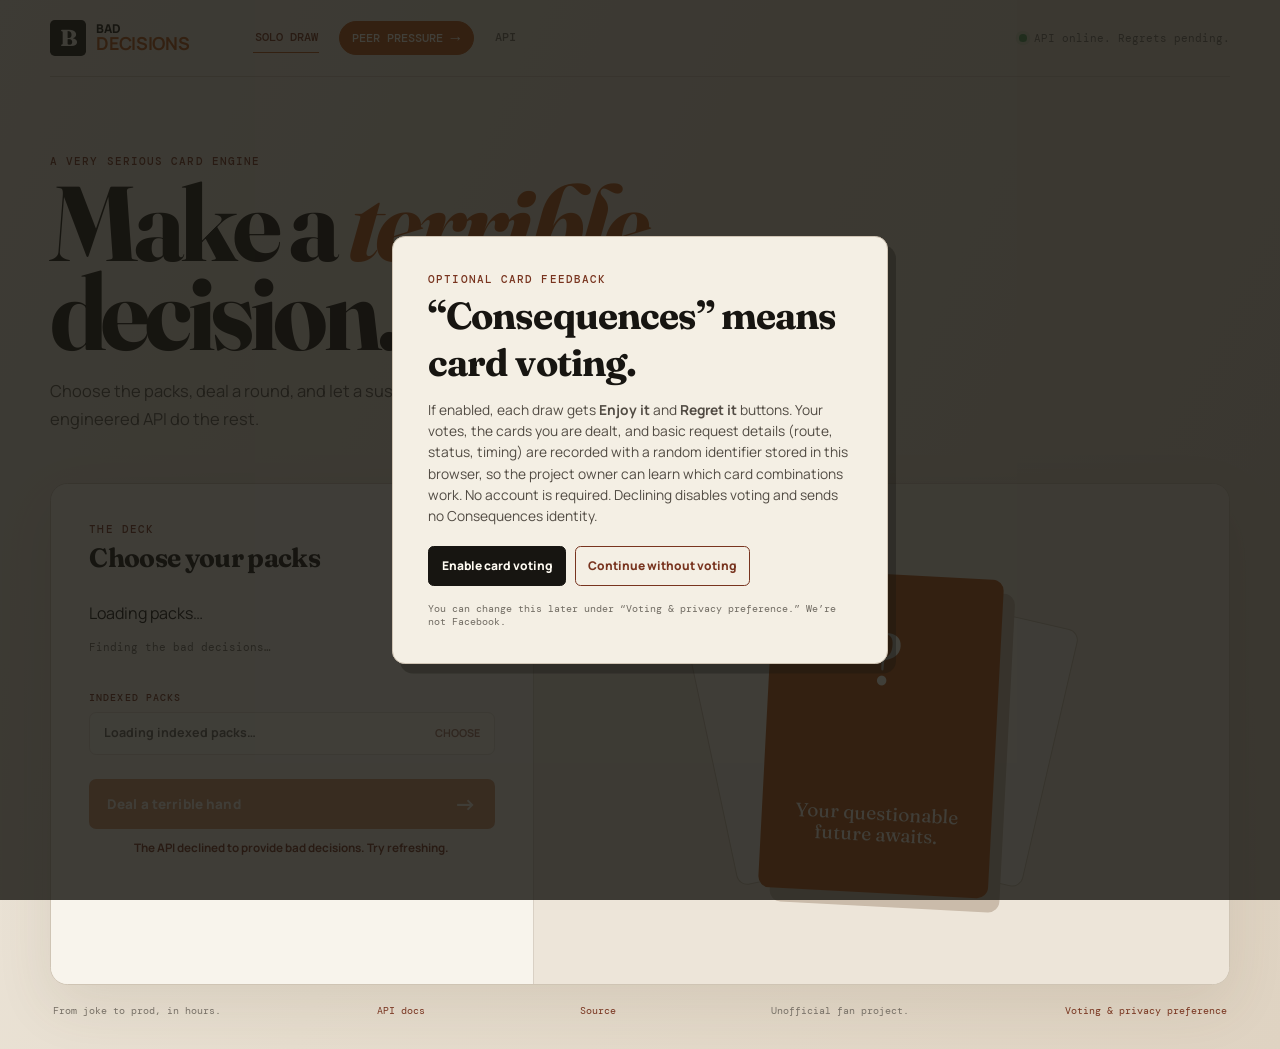
==== commit 848feaee: "Release 2.2.0: Peer Pressure in the browser - Browser Peer Pressure table at /peerpressure (create/j" ====
--- a/src/bad_decisions/web/index.html
+++ b/src/bad_decisions/web/index.html
@@ -6,8 +6,8 @@
     <meta name="description" content="Deal a hand with Bad Decisions.">
     <base href="__WEB_BASE__">
     <title>Bad Decisions — deal badly, professionally</title>
-    <link rel="icon" href="favicon.svg?v=2.1.5" type="image/svg+xml">
-    <link rel="stylesheet" href="style.css?v=2.1.5">
+    <link rel="icon" href="favicon.svg?v=__ASSET_VERSION__" type="image/svg+xml">
+    <link rel="stylesheet" href="style.css?v=__ASSET_VERSION__">
   </head>
   <body>
     <main class="shell">
@@ -16,7 +16,11 @@
           <span class="wordmark-mark">B</span>
           <span>Bad<br><strong>Decisions</strong></span>
         </a>
-        <span class="consequences-splash">Now with Consequences!</span>
+        <nav class="primary-nav" aria-label="Primary">
+          <a href="./" aria-current="page">Solo draw</a>
+          <a class="nav-feature" href="../peerpressure">Peer Pressure <span aria-hidden="true">→</span></a>
+          <a href="../docs">API</a>
+        </nav>
         <p class="build-note"><span></span> API online. Regrets pending.</p>
       </header>
 
@@ -25,26 +29,6 @@
         <h1 id="page-title">Make a <em>terrible</em><br>decision.</h1>
         <p>Choose the packs, deal a round, and let a suspiciously well-engineered API do the rest.</p>
       </section>
-
-      <aside class="peer-pressure-teaser" aria-labelledby="peer-pressure-title">
-        <div class="peer-pressure-copy">
-          <p class="eyebrow">PEER PRESSURE · COMING TO THE WEB</p>
-          <h2 id="peer-pressure-title">Regret loves company.</h2>
-          <p>Soon you’ll be able to open a room right here, invite friends with a code, and let a rotating Responsible Adult make everything worse.</p>
-          <a href="../docs">Terminal rooms are available now <span aria-hidden="true">→</span></a>
-        </div>
-        <div class="peer-pressure-preview" aria-label="Preview of a future browser multiplayer room">
-          <div class="peer-pressure-room">
-            <span>ROOM</span>
-            <strong>OHNO</strong>
-            <small>3 questionable adults</small>
-          </div>
-          <div class="peer-pressure-players" aria-hidden="true">
-            <span>M</span><span>P</span><span>?</span>
-          </div>
-          <span class="peer-pressure-badge">Web rooms coming soon</span>
-        </div>
-      </aside>
 
       <section class="table" aria-label="Card round table">
         <aside class="deck-panel" aria-labelledby="deck-heading">
@@ -110,19 +94,19 @@
         <a href="../docs">API docs</a>
         <a href="https://github.com/BytesAndCoffee/bad-decisions">Source</a>
         <span>Unofficial fan project.</span>
-        <button id="change-consequences" class="footer-control" type="button">Consequences preference</button>
+        <button id="change-consequences" class="footer-control" type="button">Voting &amp; privacy preference</button>
       </footer>
     </main>
     <div id="consequences-modal" class="modal-backdrop" hidden>
       <section class="consent-modal" role="dialog" aria-modal="true" aria-labelledby="consent-title">
-        <p class="eyebrow">A SMALL DISCLAIMER</p>
-        <h2 id="consent-title">Now with Consequences.</h2>
-        <p>Consequences controls voting and the pseudonymous vote telemetry that makes it work. No account is required, and nothing is enabled until you choose.</p>
+        <p class="eyebrow">OPTIONAL CARD FEEDBACK</p>
+        <h2 id="consent-title">“Consequences” means card voting.</h2>
+        <p>If enabled, each draw gets <strong>Enjoy it</strong> and <strong>Regret it</strong> buttons. Your votes, the cards you are dealt, and basic request details (route, status, timing) are recorded with a random identifier stored in this browser, so the project owner can learn which card combinations work. No account is required. Declining disables voting and sends no Consequences identity.</p>
         <div class="consent-actions">
-          <button id="enjoy-consequences" type="button">Enjoy Consequences</button>
-          <button id="regret-consequences" type="button">Regret Consequences</button>
+          <button id="enjoy-consequences" type="button">Enable card voting</button>
+          <button id="regret-consequences" type="button">Continue without voting</button>
         </div>
-        <p class="consent-note">You can change this later. We're not Facebook.</p>
+        <p class="consent-note">You can change this later under “Voting &amp; privacy preference.” We’re not Facebook.</p>
       </section>
     </div>
     <div id="indexed-packs-modal" class="modal-backdrop" hidden>
@@ -146,6 +130,6 @@
         </div>
       </section>
     </div>
-    <script src="app.js?v=2.1.5" defer></script>
+    <script src="app.js?v=__ASSET_VERSION__" defer></script>
   </body>
 </html>
--- a/src/bad_decisions/web/style.css
+++ b/src/bad_decisions/web/style.css
@@ -9,26 +9,20 @@
 .wordmark { display: inline-flex; align-items: center; gap: .65rem; color: var(--ink); font-size: .76rem; font-weight: 800; letter-spacing: -.015em; line-height: .9; text-decoration: none; text-transform: uppercase; }
 .wordmark strong { color: var(--orange); font-size: 1.12rem; letter-spacing: -.02em; }
 .wordmark-mark { display: grid; place-items: center; width: 2.25rem; aspect-ratio: 1; border-radius: .3rem; background: var(--ink); color: var(--paper); font-family: Fraunces, Georgia, serif; font-size: 1.45rem; text-transform: none; }
-.build-note { display: flex; align-items: center; gap: .45rem; margin: 0; color: var(--muted); font-family: "DM Mono", monospace; font-size: .68rem; }
+.primary-nav { display: flex; align-items: center; gap: clamp(.6rem, 1.5vw, 1.2rem); margin-left: clamp(2rem, 5vw, 5rem); }
+.primary-nav a { border-bottom: 1px solid transparent; padding: .45rem .1rem; color: var(--muted); font-family: "DM Mono", monospace; font-size: .72rem; font-weight: 500; text-decoration: none; text-transform: uppercase; }
+.primary-nav a:hover, .primary-nav a[aria-current="page"] { border-color: var(--orange); color: var(--orange-dark); }
+.primary-nav .nav-feature { display: inline-flex; align-items: center; gap: .45rem; border: 1px solid var(--orange); border-radius: 99rem; padding: .55rem .8rem; color: var(--cream); background: var(--orange); font-weight: 500; }
+.primary-nav .nav-feature:hover { border-color: var(--orange-dark); color: var(--cream); background: var(--orange-dark); }
+.primary-nav .nav-feature span { font-size: 1rem; line-height: .5; transition: transform .15s ease; }
+.primary-nav .nav-feature:hover span { transform: translateX(.15rem); }
+.build-note { display: flex; align-items: center; gap: .45rem; margin: 0 0 0 auto; color: var(--muted); font-family: "DM Mono", monospace; font-size: .68rem; }
 .build-note span { width: .48rem; height: .48rem; border-radius: 50%; background: #4c9b59; box-shadow: 0 0 0 .2rem #4c9b5926; }
 .intro { padding: clamp(2.5rem, 6vw, 5rem) 0 clamp(2rem, 4vw, 3.5rem); }
 .kicker, .eyebrow, .answer-label, .card-type { margin: 0; color: var(--orange-dark); font-family: "DM Mono", monospace; font-size: .68rem; font-weight: 500; letter-spacing: .1em; text-transform: uppercase; }
 h1 { max-width: 760px; margin: .65rem 0 1.3rem; font-family: Fraunces, Georgia, serif; font-size: clamp(3.5rem, 8.3vw, 7.2rem); font-weight: 700; letter-spacing: -.045em; line-height: .84; }
 h1 em { color: var(--orange); font-style: italic; }
 .intro > p:last-child { max-width: 500px; margin: 0; color: #565149; font-size: 1.03rem; line-height: 1.65; }
-.peer-pressure-teaser { display: grid; grid-template-columns: minmax(0, 1fr) minmax(15rem, .55fr); align-items: center; gap: 2rem; margin: 0 0 1.25rem; overflow: hidden; border: 1px solid #cfc4b4; border-radius: .75rem; padding: 1.2rem 1.35rem; background: #f8f4ec; box-shadow: .25rem .3rem 0 #cdbfae; }
-.peer-pressure-teaser h2 { margin: .25rem 0 .35rem; font-size: 1.45rem; }
-.peer-pressure-copy > p:last-of-type { max-width: 39rem; margin: 0; color: #565149; font-size: .78rem; line-height: 1.5; }
-.peer-pressure-copy > a { display: inline-block; margin-top: .65rem; color: var(--orange-dark); font-size: .68rem; font-weight: 800; text-decoration: none; }
-.peer-pressure-copy > a:hover { text-decoration: underline; }
-.peer-pressure-preview { position: relative; min-height: 6.2rem; border-radius: .55rem; padding: .9rem 1rem; background: var(--ink); color: var(--cream); box-shadow: .25rem .3rem 0 #cdbfae; }
-.peer-pressure-room { display: grid; grid-template-columns: 1fr auto; align-items: baseline; gap: .1rem 1rem; }
-.peer-pressure-room span { color: #d6cec0; font-family: "DM Mono", monospace; font-size: .58rem; letter-spacing: .12em; }
-.peer-pressure-room strong { grid-row: 1 / 3; grid-column: 2; color: #f2d8cb; font-family: "DM Mono", monospace; font-size: 1.25rem; letter-spacing: .12em; }
-.peer-pressure-room small { color: #d6cec0; font-size: .62rem; }
-.peer-pressure-players { display: flex; margin-top: .75rem; }
-.peer-pressure-players span { display: grid; place-items: center; width: 1.65rem; aspect-ratio: 1; margin-right: -.25rem; border: 2px solid var(--ink); border-radius: 50%; background: var(--orange); color: var(--cream); font-family: "DM Mono", monospace; font-size: .62rem; font-weight: 800; }
-.peer-pressure-badge { position: absolute; right: .8rem; bottom: .8rem; border: 1px solid #f2d8cb66; border-radius: 99rem; padding: .35rem .55rem; color: #f2d8cb; font-family: "DM Mono", monospace; font-size: .55rem; text-transform: uppercase; }
 .table { display: grid; grid-template-columns: minmax(290px, .82fr) minmax(0, 1.18fr); overflow: hidden; border: 1px solid #cfc4b4; border-radius: 1.1rem; box-shadow: 0 1.25rem 3.5rem #5f49321c; background: var(--paper); }
 .deck-panel { display: flex; flex-direction: column; min-height: 500px; padding: clamp(1.5rem, 3vw, 2.4rem); border-right: 1px solid #d9d0c4; background: #f8f4ec; }
 .indexed-picker { display: grid; gap: .45rem; margin-top: .8rem; color: var(--orange-dark); font-family: "DM Mono", monospace; font-size: .64rem; font-weight: 500; letter-spacing: .1em; } .indexed-picker > button { display: flex; align-items: center; justify-content: space-between; gap: 1rem; width: 100%; border: 1px solid var(--line); border-radius: .45rem; padding: .8rem .85rem; color: var(--ink); background: var(--cream); cursor: pointer; font: 700 .78rem/1.25 Manrope, ui-sans-serif, system-ui, sans-serif; letter-spacing: 0; text-align: left; } .indexed-picker > button:hover:not(:disabled) { border-color: var(--ink); } .indexed-picker > button b { color: var(--orange-dark); font-size: .68rem; text-transform: uppercase; } .indexed-picker > button:disabled { cursor: wait; opacity: .65; }
@@ -57,11 +51,9 @@
 .empty-round { position: relative; display: grid; place-items: center; overflow: hidden; }.empty-card { position: relative; z-index: 2; display: grid; place-items: center; width: min(230px, 72%); aspect-ratio: .72; border-radius: .7rem; background: var(--orange); color: var(--cream); box-shadow: .75rem .85rem 0 #cabbaa; text-align: center; transform: rotate(3deg); }.empty-card span { color: var(--cream); font-family: Fraunces, Georgia, serif; font-size: 4.5rem; line-height: 1; }.empty-card p { margin: .7rem 0 0; font-family: Fraunces, Georgia, serif; font-size: 1.2rem; line-height: 1.1; }.fan { position: absolute; width: 190px; aspect-ratio: .72; border: 1px solid #cbbfae; border-radius: .7rem; background: #f7f2e9; }.fan-one { transform: translate(-4.8rem, .25rem) rotate(-12deg); }.fan-two { transform: translate(4.8rem, .3rem) rotate(13deg); }
 .empty-round[hidden] { display: none; }
 footer { display: flex; flex-wrap: wrap; gap: .4rem 1.2rem; justify-content: space-between; padding: 1.2rem .2rem 0; color: #777066; font-family: "DM Mono", monospace; font-size: .63rem; } footer a { color: var(--orange-dark); text-decoration: none; } footer a:hover { text-decoration: underline; }
-@media (max-width: 760px) { .shell { width: min(100% - 1.5rem, 720px); }.peer-pressure-teaser { grid-template-columns: 1fr; gap: 1rem; }.table { grid-template-columns: 1fr; }.deck-panel { min-height: 0; border-right: 0; border-bottom: 1px solid #d9d0c4; }.deal { margin-top: 1.2rem; }.round, .empty-round { min-height: 420px; }.intro { padding-top: 2.75rem; }.build-note { display: none; } }
-@media (max-width: 440px) { .shell { width: min(100% - 1rem, 720px); } h1 { font-size: 3.25rem; }.peer-pressure-teaser { padding: 1rem; }.peer-pressure-badge { position: static; display: inline-block; margin-top: .65rem; }.deck-panel, .round, .empty-round { padding: 1.25rem; }.answers { grid-template-columns: 1fr; }.masthead { padding-bottom: 1rem; } footer { justify-content: flex-start; } }
+@media (max-width: 760px) { .shell { width: min(100% - 1.5rem, 720px); }.table { grid-template-columns: 1fr; }.deck-panel { min-height: 0; border-right: 0; border-bottom: 1px solid #d9d0c4; }.deal { margin-top: 1.2rem; }.round, .empty-round { min-height: 420px; }.intro { padding-top: 2.75rem; }.build-note { display: none; }.primary-nav { margin-left: auto; } }
+@media (max-width: 440px) { .shell { width: min(100% - 1rem, 720px); } h1 { font-size: 3.25rem; }.deck-panel, .round, .empty-round { padding: 1.25rem; }.answers { grid-template-columns: 1fr; }.masthead { align-items: flex-start; padding-bottom: 1rem; }.primary-nav { display: grid; gap: .15rem; justify-items: end; }.primary-nav a { padding: .3rem .1rem; font-size: .56rem; }.primary-nav .nav-feature { padding: .42rem .6rem; } footer { justify-content: flex-start; } }
 .feedback { margin-top: 1.2rem; padding-top: 1rem; border-top: 1px solid var(--line); } .feedback > p:first-child { margin: 0 0 .6rem; font-weight: 800; font-size: .78rem; } .feedback div { display: flex; flex-wrap: wrap; gap: .45rem; } .feedback button { border: 1px solid var(--ink); border-radius: .35rem; padding: .5rem .65rem; background: var(--cream); color: var(--ink); cursor: pointer; font-size: .72rem; font-weight: 800; } .feedback button[data-vote="false"] { border-color: var(--orange-dark); color: var(--orange-dark); } .feedback button[aria-pressed="true"] { background: var(--ink); color: var(--cream); } #reset-identity { margin-top: .75rem; } #feedback-status { min-height: 1.1rem; margin: .45rem 0 0; color: var(--muted); font-size: .68rem; }
-.consequences-splash { position: absolute; top: 2.25rem; margin-left: 12.25rem; color: var(--orange); font-family: "DM Mono", monospace; font-size: clamp(.6rem, 1.3vw, .82rem); font-weight: 500; letter-spacing: .015em; text-transform: uppercase; transform: rotate(-8deg); transform-origin: left center; white-space: nowrap; } @media (max-width: 760px) { .consequences-splash { top: 2.1rem; margin-left: 10.8rem; font-size: .57rem; } } @media (max-width: 440px) { .consequences-splash { display: none; } }
-
 .modal-backdrop { position: fixed; inset: 0; z-index: 10; display: grid; place-items: center; padding: 1rem; background: #171511d1; } .modal-backdrop[hidden] { display: none; } .consent-modal { width: min(31rem, 100%); border: 1px solid #cfc4b4; border-radius: .8rem; padding: clamp(1.4rem, 4vw, 2.2rem); background: var(--paper); box-shadow: .5rem .6rem 0 #17151155; } .consent-modal h2 { margin: .35rem 0 .8rem; font-size: clamp(1.7rem, 5vw, 2.35rem); } .consent-modal > p:not(.eyebrow):not(.consent-note) { margin: 0; color: #514b43; font-size: .86rem; line-height: 1.55; } .consent-actions { display: flex; flex-wrap: wrap; gap: .55rem; margin-top: 1.2rem; } .consent-actions button { border: 1px solid var(--ink); border-radius: .35rem; padding: .65rem .8rem; background: var(--ink); color: var(--cream); cursor: pointer; font-size: .75rem; font-weight: 800; } .consent-actions button:last-child { border-color: var(--orange-dark); background: transparent; color: var(--orange-dark); } .consent-note { margin: 1rem 0 0; color: var(--muted); font-family: "DM Mono", monospace; font-size: .64rem; }
  .footer-control { border: 0; padding: 0; color: var(--orange-dark); background: transparent; cursor: pointer; font: inherit; } .footer-control:hover { text-decoration: underline; }
 .pack-modal { display: flex; flex-direction: column; width: min(45rem, 100%); max-height: min(44rem, calc(100vh - 2rem)); border: 1px solid #cfc4b4; border-radius: .8rem; padding: clamp(1.25rem, 4vw, 2rem); background: var(--paper); box-shadow: .5rem .6rem 0 #17151155; }
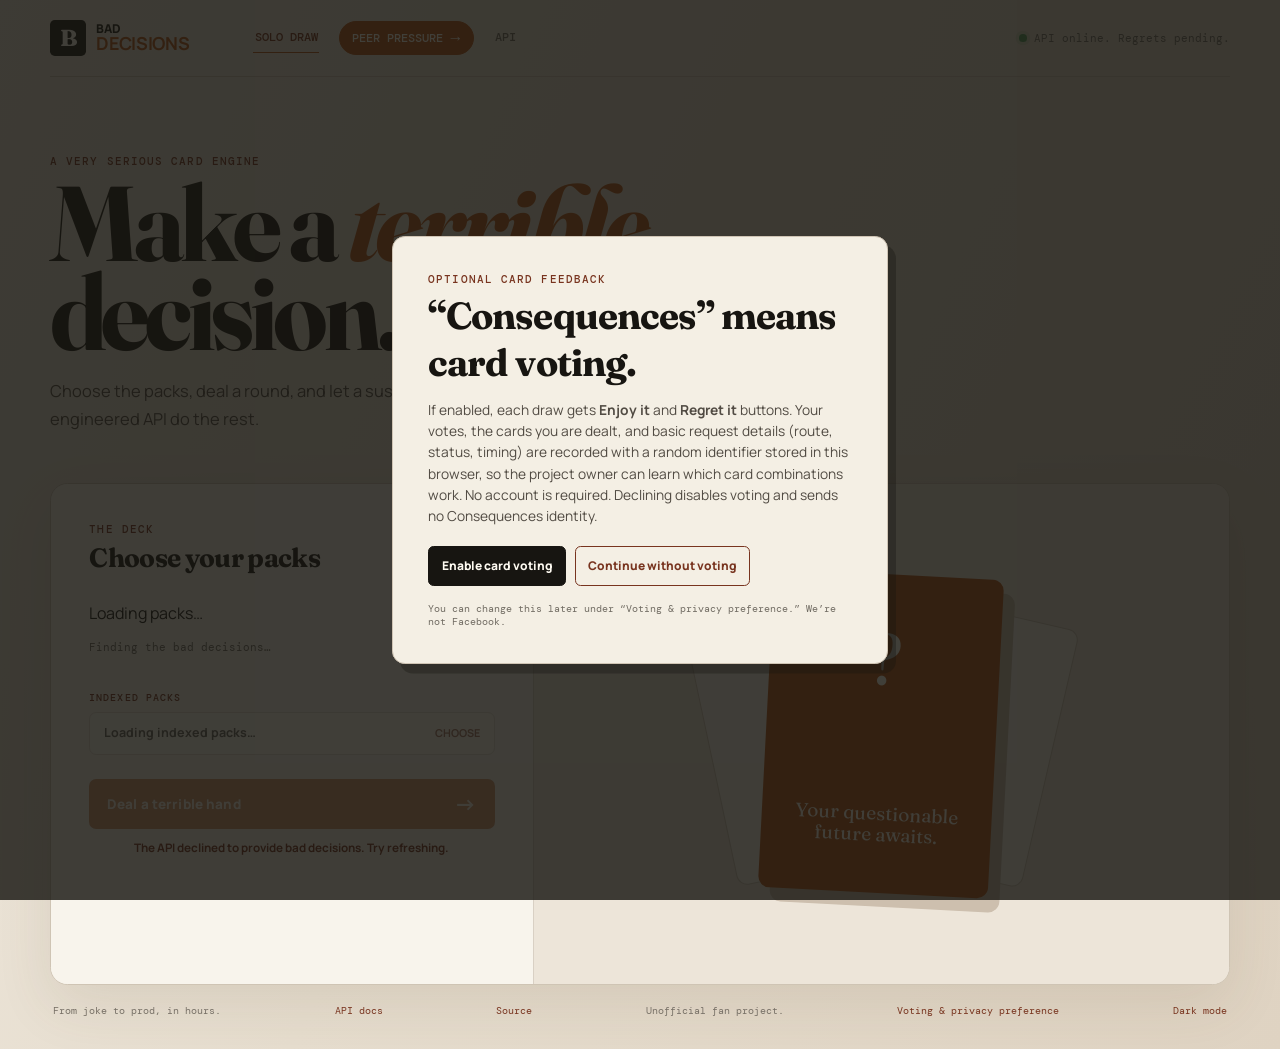
==== commit a90db905: "Release 2.2.1: themed dark mode for the browser pages Every colour on /web/ and /peerpressure is now" ====
--- a/src/bad_decisions/web/index.html
+++ b/src/bad_decisions/web/index.html
@@ -7,7 +7,9 @@
     <base href="__WEB_BASE__">
     <title>Bad Decisions — deal badly, professionally</title>
     <link rel="icon" href="favicon.svg?v=__ASSET_VERSION__" type="image/svg+xml">
+    <link rel="stylesheet" href="theme.css?v=__ASSET_VERSION__">
     <link rel="stylesheet" href="style.css?v=__ASSET_VERSION__">
+    <script src="theme.js?v=__ASSET_VERSION__"></script>
   </head>
   <body>
     <main class="shell">
@@ -95,6 +97,7 @@
         <a href="https://github.com/BytesAndCoffee/bad-decisions">Source</a>
         <span>Unofficial fan project.</span>
         <button id="change-consequences" class="footer-control" type="button">Voting &amp; privacy preference</button>
+        <button id="theme-toggle" class="theme-toggle" type="button">Dark mode</button>
       </footer>
     </main>
     <div id="consequences-modal" class="modal-backdrop" hidden>
--- a/src/bad_decisions/web/theme.css
+++ b/src/bad_decisions/web/theme.css
@@ -0,0 +1,36 @@
+/* Colour tokens shared by every page. Dark mode follows the system unless the
+   footer toggle stored an explicit choice (theme.js sets html[data-theme]). */
+:root {
+  color-scheme: light;
+  --ink: #171511; --paper: #f4efe4; --cream: #fffbf2; --orange: #b85618; --orange-dark: #78341f; --line: #d7cec0; --muted: #706b62;
+  --muted-soft: #777066; --text-body: #514b43;
+  --page: #e8e0d3; --page-a: #eee7dc; --page-b: #e6ddce; --page-c: #dfd3c2;
+  --panel: #f8f4ec; --panel-sunk: #ede5d9; --panel-sunk-glass: #ede5d9ee;
+  --border: #cfc4b4; --border-soft: #d9d0c4; --border-card: #d2c6b7; --border-strong: #a89e8f;
+  --shadow-hard: #cdbfae; --shadow-soft: #d0c3b3; --shadow-modal: #17151155; --shadow-diffuse: #5f49321c;
+  --accent-deep: #78341f; --on-accent: #fffbf2; --on-ink: #fffbf2;
+}
+@media (prefers-color-scheme: dark) {
+  :root:not([data-theme="light"]) {
+    color-scheme: dark;
+    --ink: #f1e8da; --paper: #1f1a15; --cream: #29221c; --orange: #c2601f; --orange-dark: #e8a47d; --line: #3a3129; --muted: #a3988a;
+    --muted-soft: #9a8f82; --text-body: #cdc2b1;
+    --page: #15120f; --page-a: #1d1915; --page-b: #181410; --page-c: #120f0c;
+    --panel: #231d18; --panel-sunk: #1a1612; --panel-sunk-glass: #1a1612ee;
+    --border: #3d342b; --border-soft: #2f2821; --border-card: #40362d; --border-strong: #6b5f52;
+    --shadow-hard: #0c0a08; --shadow-soft: #0f0c0a; --shadow-modal: #00000099; --shadow-diffuse: #00000059;
+    --accent-deep: #9a4418; --on-accent: #fffbf2; --on-ink: #1d1914;
+  }
+}
+:root[data-theme="dark"] {
+  color-scheme: dark;
+  --ink: #f1e8da; --paper: #1f1a15; --cream: #29221c; --orange: #c2601f; --orange-dark: #e8a47d; --line: #3a3129; --muted: #a3988a;
+  --muted-soft: #9a8f82; --text-body: #cdc2b1;
+  --page: #15120f; --page-a: #1d1915; --page-b: #181410; --page-c: #120f0c;
+  --panel: #231d18; --panel-sunk: #1a1612; --panel-sunk-glass: #1a1612ee;
+  --border: #3d342b; --border-soft: #2f2821; --border-card: #40362d; --border-strong: #6b5f52;
+  --shadow-hard: #0c0a08; --shadow-soft: #0f0c0a; --shadow-modal: #00000099; --shadow-diffuse: #00000059;
+  --accent-deep: #9a4418; --on-accent: #fffbf2; --on-ink: #1d1914;
+}
+.theme-toggle { border: 0; padding: 0; color: var(--orange-dark); background: transparent; cursor: pointer; font: inherit; }
+.theme-toggle:hover { text-decoration: underline; }
--- a/src/bad_decisions/web/style.css
+++ b/src/bad_decisions/web/style.css
@@ -1,19 +1,19 @@
 @import url("https://fonts.googleapis.com/css2?family=DM+Mono:wght@400;500&family=Fraunces:opsz,wght@9..144,600;9..144,700;9..144,800&family=Manrope:wght@400;500;600;700;800&display=swap");
 
-:root { --ink: #171511; --paper: #f4efe4; --cream: #fffbf2; --orange: #b85618; --orange-dark: #78341f; --line: #d7cec0; --muted: #706b62; font-family: Manrope, ui-sans-serif, system-ui, sans-serif; color: var(--ink); background: #e8e0d3; }
+:root { font-family: Manrope, ui-sans-serif, system-ui, sans-serif; color: var(--ink); background: var(--page); }
 * { box-sizing: border-box; }
-body { min-width: 320px; margin: 0; background: linear-gradient(115deg, #eee7dc 0%, #e6ddce 44%, #dfd3c2 100%); }
+body { min-width: 320px; margin: 0; background: linear-gradient(115deg, var(--page-a) 0%, var(--page-b) 44%, var(--page-c) 100%); }
 button { font: inherit; }
 .shell { width: min(1180px, calc(100% - 3rem)); margin: 0 auto; padding: 1.25rem 0 2rem; }
-.masthead { position: relative; display: flex; align-items: center; justify-content: space-between; padding-bottom: 1.25rem; border-bottom: 1px solid #cfc4b4; }
+.masthead { position: relative; display: flex; align-items: center; justify-content: space-between; padding-bottom: 1.25rem; border-bottom: 1px solid var(--border); }
 .wordmark { display: inline-flex; align-items: center; gap: .65rem; color: var(--ink); font-size: .76rem; font-weight: 800; letter-spacing: -.015em; line-height: .9; text-decoration: none; text-transform: uppercase; }
 .wordmark strong { color: var(--orange); font-size: 1.12rem; letter-spacing: -.02em; }
-.wordmark-mark { display: grid; place-items: center; width: 2.25rem; aspect-ratio: 1; border-radius: .3rem; background: var(--ink); color: var(--paper); font-family: Fraunces, Georgia, serif; font-size: 1.45rem; text-transform: none; }
+.wordmark-mark { display: grid; place-items: center; width: 2.25rem; aspect-ratio: 1; border-radius: .3rem; background: var(--ink); color: var(--on-ink); font-family: Fraunces, Georgia, serif; font-size: 1.45rem; text-transform: none; }
 .primary-nav { display: flex; align-items: center; gap: clamp(.6rem, 1.5vw, 1.2rem); margin-left: clamp(2rem, 5vw, 5rem); }
 .primary-nav a { border-bottom: 1px solid transparent; padding: .45rem .1rem; color: var(--muted); font-family: "DM Mono", monospace; font-size: .72rem; font-weight: 500; text-decoration: none; text-transform: uppercase; }
 .primary-nav a:hover, .primary-nav a[aria-current="page"] { border-color: var(--orange); color: var(--orange-dark); }
-.primary-nav .nav-feature { display: inline-flex; align-items: center; gap: .45rem; border: 1px solid var(--orange); border-radius: 99rem; padding: .55rem .8rem; color: var(--cream); background: var(--orange); font-weight: 500; }
-.primary-nav .nav-feature:hover { border-color: var(--orange-dark); color: var(--cream); background: var(--orange-dark); }
+.primary-nav .nav-feature { display: inline-flex; align-items: center; gap: .45rem; border: 1px solid var(--orange); border-radius: 99rem; padding: .55rem .8rem; color: var(--on-accent); background: var(--orange); font-weight: 500; }
+.primary-nav .nav-feature:hover { border-color: var(--accent-deep); color: var(--on-accent); background: var(--accent-deep); }
 .primary-nav .nav-feature span { font-size: 1rem; line-height: .5; transition: transform .15s ease; }
 .primary-nav .nav-feature:hover span { transform: translateX(.15rem); }
 .build-note { display: flex; align-items: center; gap: .45rem; margin: 0 0 0 auto; color: var(--muted); font-family: "DM Mono", monospace; font-size: .68rem; }
@@ -22,9 +22,9 @@
 .kicker, .eyebrow, .answer-label, .card-type { margin: 0; color: var(--orange-dark); font-family: "DM Mono", monospace; font-size: .68rem; font-weight: 500; letter-spacing: .1em; text-transform: uppercase; }
 h1 { max-width: 760px; margin: .65rem 0 1.3rem; font-family: Fraunces, Georgia, serif; font-size: clamp(3.5rem, 8.3vw, 7.2rem); font-weight: 700; letter-spacing: -.045em; line-height: .84; }
 h1 em { color: var(--orange); font-style: italic; }
-.intro > p:last-child { max-width: 500px; margin: 0; color: #565149; font-size: 1.03rem; line-height: 1.65; }
-.table { display: grid; grid-template-columns: minmax(290px, .82fr) minmax(0, 1.18fr); overflow: hidden; border: 1px solid #cfc4b4; border-radius: 1.1rem; box-shadow: 0 1.25rem 3.5rem #5f49321c; background: var(--paper); }
-.deck-panel { display: flex; flex-direction: column; min-height: 500px; padding: clamp(1.5rem, 3vw, 2.4rem); border-right: 1px solid #d9d0c4; background: #f8f4ec; }
+.intro > p:last-child { max-width: 500px; margin: 0; color: var(--text-body); font-size: 1.03rem; line-height: 1.65; }
+.table { display: grid; grid-template-columns: minmax(290px, .82fr) minmax(0, 1.18fr); overflow: hidden; border: 1px solid var(--border); border-radius: 1.1rem; box-shadow: 0 1.25rem 3.5rem var(--shadow-diffuse); background: var(--paper); }
+.deck-panel { display: flex; flex-direction: column; min-height: 500px; padding: clamp(1.5rem, 3vw, 2.4rem); border-right: 1px solid var(--border-soft); background: var(--panel); }
 .indexed-picker { display: grid; gap: .45rem; margin-top: .8rem; color: var(--orange-dark); font-family: "DM Mono", monospace; font-size: .64rem; font-weight: 500; letter-spacing: .1em; } .indexed-picker > button { display: flex; align-items: center; justify-content: space-between; gap: 1rem; width: 100%; border: 1px solid var(--line); border-radius: .45rem; padding: .8rem .85rem; color: var(--ink); background: var(--cream); cursor: pointer; font: 700 .78rem/1.25 Manrope, ui-sans-serif, system-ui, sans-serif; letter-spacing: 0; text-align: left; } .indexed-picker > button:hover:not(:disabled) { border-color: var(--ink); } .indexed-picker > button b { color: var(--orange-dark); font-size: .68rem; text-transform: uppercase; } .indexed-picker > button:disabled { cursor: wait; opacity: .65; }
 .section-heading { display: flex; align-items: flex-start; justify-content: space-between; gap: 1rem; }
 h2 { margin: .3rem 0 0; font-family: Fraunces, Georgia, serif; font-size: 1.65rem; letter-spacing: -.025em; }
@@ -32,40 +32,40 @@
 .quiet-button:hover { color: var(--ink); }
 .packs { display: grid; gap: .55rem; margin-top: 1.75rem; }
 .pack { display: flex; align-items: center; gap: .8rem; padding: .8rem .85rem; border: 1px solid var(--line); border-radius: .45rem; background: var(--cream); cursor: pointer; transition: border .15s ease, box-shadow .15s ease, transform .15s ease; }
-.pack:hover { border-color: #a89e8f; transform: translateY(-1px); }
+.pack:hover { border-color: var(--border-strong); transform: translateY(-1px); }
 .pack:has(input:checked) { border-color: var(--ink); box-shadow: inset .2rem 0 var(--orange); }
 .pack input { position: absolute; opacity: 0; }
 .pack span { font-size: .78rem; font-weight: 700; line-height: 1.25; }
-.pack span::before { content: ""; display: inline-block; width: .8rem; height: .8rem; margin-right: .6rem; border: 1px solid #a59b8d; border-radius: 50%; vertical-align: -.1rem; background: var(--cream); }
+.pack span::before { content: ""; display: inline-block; width: .8rem; height: .8rem; margin-right: .6rem; border: 1px solid var(--border-strong); border-radius: 50%; vertical-align: -.1rem; background: var(--cream); }
 .pack:has(input:checked) span::before { border: .27rem solid var(--orange); }
 .pack-summary { min-height: 1.4rem; margin: 1rem 0; color: var(--muted); font-family: "DM Mono", monospace; font-size: .68rem; }
 .deal { display: flex; align-items: center; justify-content: space-between; width: 100%; margin-top: 1.5rem; border: 0; border-radius: .45rem; padding: 1rem 1.1rem; background: var(--orange); color: #fff9ed; cursor: pointer; font-size: .84rem; font-weight: 800; letter-spacing: .01em; transition: background .15s ease, transform .15s ease; }
-.deal b { font-size: 1.4rem; line-height: .6; }.deal:hover { background: var(--orange-dark); transform: translateY(-2px); }.deal:disabled { cursor: wait; opacity: .6; transform: none; }
+.deal b { font-size: 1.4rem; line-height: .6; }.deal:hover { background: var(--accent-deep); transform: translateY(-2px); }.deal:disabled { cursor: wait; opacity: .6; transform: none; }
 .status { min-height: 1.2rem; margin: .7rem 0 0; color: var(--orange-dark); font-size: .73rem; font-weight: 700; text-align: center; }
-.round, .empty-round { min-height: 500px; padding: clamp(1.5rem, 3vw, 2.4rem); background: #ede5d9; }
+.round, .empty-round { min-height: 500px; padding: clamp(1.5rem, 3vw, 2.4rem); background: var(--panel-sunk); }
 .round-heading { display: flex; justify-content: space-between; align-items: baseline; }.round-state { margin: 0; color: var(--muted); font-family: "DM Mono", monospace; font-size: .64rem; }
-.prompt-card { position: relative; min-height: 210px; margin: 1.25rem 0 1.35rem; overflow: hidden; border-radius: .7rem; padding: 1.35rem; background: var(--orange); color: var(--cream); box-shadow: .45rem .55rem 0 #c9bbab; }
+.prompt-card { position: relative; min-height: 210px; margin: 1.25rem 0 1.35rem; overflow: hidden; border-radius: .7rem; padding: 1.35rem; background: var(--orange); color: var(--on-accent); box-shadow: .45rem .55rem 0 var(--shadow-hard); }
 .prompt-card .card-type { color: #f2d8cb; }.prompt-card blockquote { max-width: 27rem; margin: 1.35rem 0 0; font-family: Fraunces, Georgia, serif; font-size: clamp(1.55rem, 3vw, 2.6rem); font-weight: 600; letter-spacing: -.035em; line-height: 1.02; }.card-mark { position: absolute; right: 1.1rem; bottom: .7rem; color: #ffffff35; font-family: Fraunces, Georgia, serif; font-size: 3.4rem; font-weight: 800; }
-.answer-area { padding-top: .1rem; }.answers { display: grid; grid-template-columns: repeat(auto-fit, minmax(130px, 1fr)); gap: .55rem; margin-top: .7rem; }.answers p { display: flex; align-items: center; min-height: 5rem; margin: 0; border: 1px solid #d2c6b7; border-radius: .4rem; padding: .75rem; background: var(--cream); box-shadow: .17rem .2rem 0 #d0c3b3; font-size: .76rem; font-weight: 700; line-height: 1.35; }
-.result { margin: 1.4rem 0 0; color: #514b43; font-family: Fraunces, Georgia, serif; font-size: 1.1rem; font-style: italic; line-height: 1.4; }
-.empty-round { position: relative; display: grid; place-items: center; overflow: hidden; }.empty-card { position: relative; z-index: 2; display: grid; place-items: center; width: min(230px, 72%); aspect-ratio: .72; border-radius: .7rem; background: var(--orange); color: var(--cream); box-shadow: .75rem .85rem 0 #cabbaa; text-align: center; transform: rotate(3deg); }.empty-card span { color: var(--cream); font-family: Fraunces, Georgia, serif; font-size: 4.5rem; line-height: 1; }.empty-card p { margin: .7rem 0 0; font-family: Fraunces, Georgia, serif; font-size: 1.2rem; line-height: 1.1; }.fan { position: absolute; width: 190px; aspect-ratio: .72; border: 1px solid #cbbfae; border-radius: .7rem; background: #f7f2e9; }.fan-one { transform: translate(-4.8rem, .25rem) rotate(-12deg); }.fan-two { transform: translate(4.8rem, .3rem) rotate(13deg); }
+.answer-area { padding-top: .1rem; }.answers { display: grid; grid-template-columns: repeat(auto-fit, minmax(130px, 1fr)); gap: .55rem; margin-top: .7rem; }.answers p { display: flex; align-items: center; min-height: 5rem; margin: 0; border: 1px solid var(--border-card); border-radius: .4rem; padding: .75rem; background: var(--cream); box-shadow: .17rem .2rem 0 var(--shadow-soft); font-size: .76rem; font-weight: 700; line-height: 1.35; }
+.result { margin: 1.4rem 0 0; color: var(--text-body); font-family: Fraunces, Georgia, serif; font-size: 1.1rem; font-style: italic; line-height: 1.4; }
+.empty-round { position: relative; display: grid; place-items: center; overflow: hidden; }.empty-card { position: relative; z-index: 2; display: grid; place-items: center; width: min(230px, 72%); aspect-ratio: .72; border-radius: .7rem; background: var(--orange); color: var(--on-accent); box-shadow: .75rem .85rem 0 var(--shadow-hard); text-align: center; transform: rotate(3deg); }.empty-card span { color: var(--on-accent); font-family: Fraunces, Georgia, serif; font-size: 4.5rem; line-height: 1; }.empty-card p { margin: .7rem 0 0; font-family: Fraunces, Georgia, serif; font-size: 1.2rem; line-height: 1.1; }.fan { position: absolute; width: 190px; aspect-ratio: .72; border: 1px solid var(--border-card); border-radius: .7rem; background: var(--panel); }.fan-one { transform: translate(-4.8rem, .25rem) rotate(-12deg); }.fan-two { transform: translate(4.8rem, .3rem) rotate(13deg); }
 .empty-round[hidden] { display: none; }
-footer { display: flex; flex-wrap: wrap; gap: .4rem 1.2rem; justify-content: space-between; padding: 1.2rem .2rem 0; color: #777066; font-family: "DM Mono", monospace; font-size: .63rem; } footer a { color: var(--orange-dark); text-decoration: none; } footer a:hover { text-decoration: underline; }
-@media (max-width: 760px) { .shell { width: min(100% - 1.5rem, 720px); }.table { grid-template-columns: 1fr; }.deck-panel { min-height: 0; border-right: 0; border-bottom: 1px solid #d9d0c4; }.deal { margin-top: 1.2rem; }.round, .empty-round { min-height: 420px; }.intro { padding-top: 2.75rem; }.build-note { display: none; }.primary-nav { margin-left: auto; } }
+footer { display: flex; flex-wrap: wrap; gap: .4rem 1.2rem; justify-content: space-between; padding: 1.2rem .2rem 0; color: var(--muted-soft); font-family: "DM Mono", monospace; font-size: .63rem; } footer a { color: var(--orange-dark); text-decoration: none; } footer a:hover { text-decoration: underline; }
+@media (max-width: 760px) { .shell { width: min(100% - 1.5rem, 720px); }.table { grid-template-columns: 1fr; }.deck-panel { min-height: 0; border-right: 0; border-bottom: 1px solid var(--border-soft); }.deal { margin-top: 1.2rem; }.round, .empty-round { min-height: 420px; }.intro { padding-top: 2.75rem; }.build-note { display: none; }.primary-nav { margin-left: auto; } }
 @media (max-width: 440px) { .shell { width: min(100% - 1rem, 720px); } h1 { font-size: 3.25rem; }.deck-panel, .round, .empty-round { padding: 1.25rem; }.answers { grid-template-columns: 1fr; }.masthead { align-items: flex-start; padding-bottom: 1rem; }.primary-nav { display: grid; gap: .15rem; justify-items: end; }.primary-nav a { padding: .3rem .1rem; font-size: .56rem; }.primary-nav .nav-feature { padding: .42rem .6rem; } footer { justify-content: flex-start; } }
-.feedback { margin-top: 1.2rem; padding-top: 1rem; border-top: 1px solid var(--line); } .feedback > p:first-child { margin: 0 0 .6rem; font-weight: 800; font-size: .78rem; } .feedback div { display: flex; flex-wrap: wrap; gap: .45rem; } .feedback button { border: 1px solid var(--ink); border-radius: .35rem; padding: .5rem .65rem; background: var(--cream); color: var(--ink); cursor: pointer; font-size: .72rem; font-weight: 800; } .feedback button[data-vote="false"] { border-color: var(--orange-dark); color: var(--orange-dark); } .feedback button[aria-pressed="true"] { background: var(--ink); color: var(--cream); } #reset-identity { margin-top: .75rem; } #feedback-status { min-height: 1.1rem; margin: .45rem 0 0; color: var(--muted); font-size: .68rem; }
-.modal-backdrop { position: fixed; inset: 0; z-index: 10; display: grid; place-items: center; padding: 1rem; background: #171511d1; } .modal-backdrop[hidden] { display: none; } .consent-modal { width: min(31rem, 100%); border: 1px solid #cfc4b4; border-radius: .8rem; padding: clamp(1.4rem, 4vw, 2.2rem); background: var(--paper); box-shadow: .5rem .6rem 0 #17151155; } .consent-modal h2 { margin: .35rem 0 .8rem; font-size: clamp(1.7rem, 5vw, 2.35rem); } .consent-modal > p:not(.eyebrow):not(.consent-note) { margin: 0; color: #514b43; font-size: .86rem; line-height: 1.55; } .consent-actions { display: flex; flex-wrap: wrap; gap: .55rem; margin-top: 1.2rem; } .consent-actions button { border: 1px solid var(--ink); border-radius: .35rem; padding: .65rem .8rem; background: var(--ink); color: var(--cream); cursor: pointer; font-size: .75rem; font-weight: 800; } .consent-actions button:last-child { border-color: var(--orange-dark); background: transparent; color: var(--orange-dark); } .consent-note { margin: 1rem 0 0; color: var(--muted); font-family: "DM Mono", monospace; font-size: .64rem; }
+.feedback { margin-top: 1.2rem; padding-top: 1rem; border-top: 1px solid var(--line); } .feedback > p:first-child { margin: 0 0 .6rem; font-weight: 800; font-size: .78rem; } .feedback div { display: flex; flex-wrap: wrap; gap: .45rem; } .feedback button { border: 1px solid var(--ink); border-radius: .35rem; padding: .5rem .65rem; background: var(--cream); color: var(--ink); cursor: pointer; font-size: .72rem; font-weight: 800; } .feedback button[data-vote="false"] { border-color: var(--orange-dark); color: var(--orange-dark); } .feedback button[aria-pressed="true"] { background: var(--ink); color: var(--on-ink); } #reset-identity { margin-top: .75rem; } #feedback-status { min-height: 1.1rem; margin: .45rem 0 0; color: var(--muted); font-size: .68rem; }
+.modal-backdrop { position: fixed; inset: 0; z-index: 10; display: grid; place-items: center; padding: 1rem; background: #171511d1; } .modal-backdrop[hidden] { display: none; } .consent-modal { width: min(31rem, 100%); border: 1px solid var(--border); border-radius: .8rem; padding: clamp(1.4rem, 4vw, 2.2rem); background: var(--paper); box-shadow: .5rem .6rem 0 var(--shadow-modal); } .consent-modal h2 { margin: .35rem 0 .8rem; font-size: clamp(1.7rem, 5vw, 2.35rem); } .consent-modal > p:not(.eyebrow):not(.consent-note) { margin: 0; color: var(--text-body); font-size: .86rem; line-height: 1.55; } .consent-actions { display: flex; flex-wrap: wrap; gap: .55rem; margin-top: 1.2rem; } .consent-actions button { border: 1px solid var(--ink); border-radius: .35rem; padding: .65rem .8rem; background: var(--ink); color: var(--on-ink); cursor: pointer; font-size: .75rem; font-weight: 800; } .consent-actions button:last-child { border-color: var(--orange-dark); background: transparent; color: var(--orange-dark); } .consent-note { margin: 1rem 0 0; color: var(--muted); font-family: "DM Mono", monospace; font-size: .64rem; }
  .footer-control { border: 0; padding: 0; color: var(--orange-dark); background: transparent; cursor: pointer; font: inherit; } .footer-control:hover { text-decoration: underline; }
-.pack-modal { display: flex; flex-direction: column; width: min(45rem, 100%); max-height: min(44rem, calc(100vh - 2rem)); border: 1px solid #cfc4b4; border-radius: .8rem; padding: clamp(1.25rem, 4vw, 2rem); background: var(--paper); box-shadow: .5rem .6rem 0 #17151155; }
+.pack-modal { display: flex; flex-direction: column; width: min(45rem, 100%); max-height: min(44rem, calc(100vh - 2rem)); border: 1px solid var(--border); border-radius: .8rem; padding: clamp(1.25rem, 4vw, 2rem); background: var(--paper); box-shadow: .5rem .6rem 0 var(--shadow-modal); }
 .pack-modal-heading { display: flex; align-items: flex-start; justify-content: space-between; gap: 1rem; }
 .pack-modal-heading h2 { margin-top: .35rem; font-size: clamp(1.7rem, 5vw, 2.35rem); }
-.pack-modal > p { margin: .65rem 0 0; color: #514b43; font-size: .82rem; line-height: 1.5; }
+.pack-modal > p { margin: .65rem 0 0; color: var(--text-body); font-size: .82rem; line-height: 1.5; }
 .modal-close { border: 0; padding: 0 .25rem; color: var(--muted); background: transparent; cursor: pointer; font: 400 1.8rem/1 Manrope, sans-serif; }
 .modal-close:hover { color: var(--ink); }
 .pack-modal-tools { display: flex; gap: 1rem; margin: 1rem 0 .65rem; }
 .indexed-pack-options { display: grid; gap: .45rem; min-height: 5rem; overflow-y: auto; overscroll-behavior: contain; padding: .1rem .3rem .1rem .1rem; contain: layout paint; -webkit-overflow-scrolling: touch; }
 .indexed-pack-option { display: grid; grid-template-columns: auto 1fr; align-items: center; gap: .75rem; border: 1px solid var(--line); border-radius: .45rem; padding: .72rem .8rem; background: var(--cream); cursor: pointer; }
-.indexed-pack-option:hover { border-color: #a89e8f; }
+.indexed-pack-option:hover { border-color: var(--border-strong); }
 .indexed-pack-option:has(input:checked) { border-color: var(--ink); box-shadow: inset .2rem 0 var(--orange); }
 .indexed-pack-option input { width: 1rem; height: 1rem; accent-color: var(--orange); }
 .indexed-pack-option span { display: grid; gap: .15rem; }
@@ -73,5 +73,5 @@
 .indexed-pack-option small { color: var(--muted); font-family: "DM Mono", monospace; font-size: .61rem; }
 .pack-modal-actions { display: flex; justify-content: flex-end; gap: .55rem; margin-top: 1rem; }
 .pack-modal-actions button { border: 1px solid var(--ink); border-radius: .35rem; padding: .65rem .8rem; background: transparent; color: var(--ink); cursor: pointer; font-size: .75rem; font-weight: 800; }
-.pack-modal-actions button:last-child { background: var(--ink); color: var(--cream); }
+.pack-modal-actions button:last-child { background: var(--ink); color: var(--on-ink); }
 @media (max-width: 440px) { .pack-modal { padding: 1.1rem; } .pack-modal-actions { flex-direction: column-reverse; } .pack-modal-actions button { width: 100%; } }
